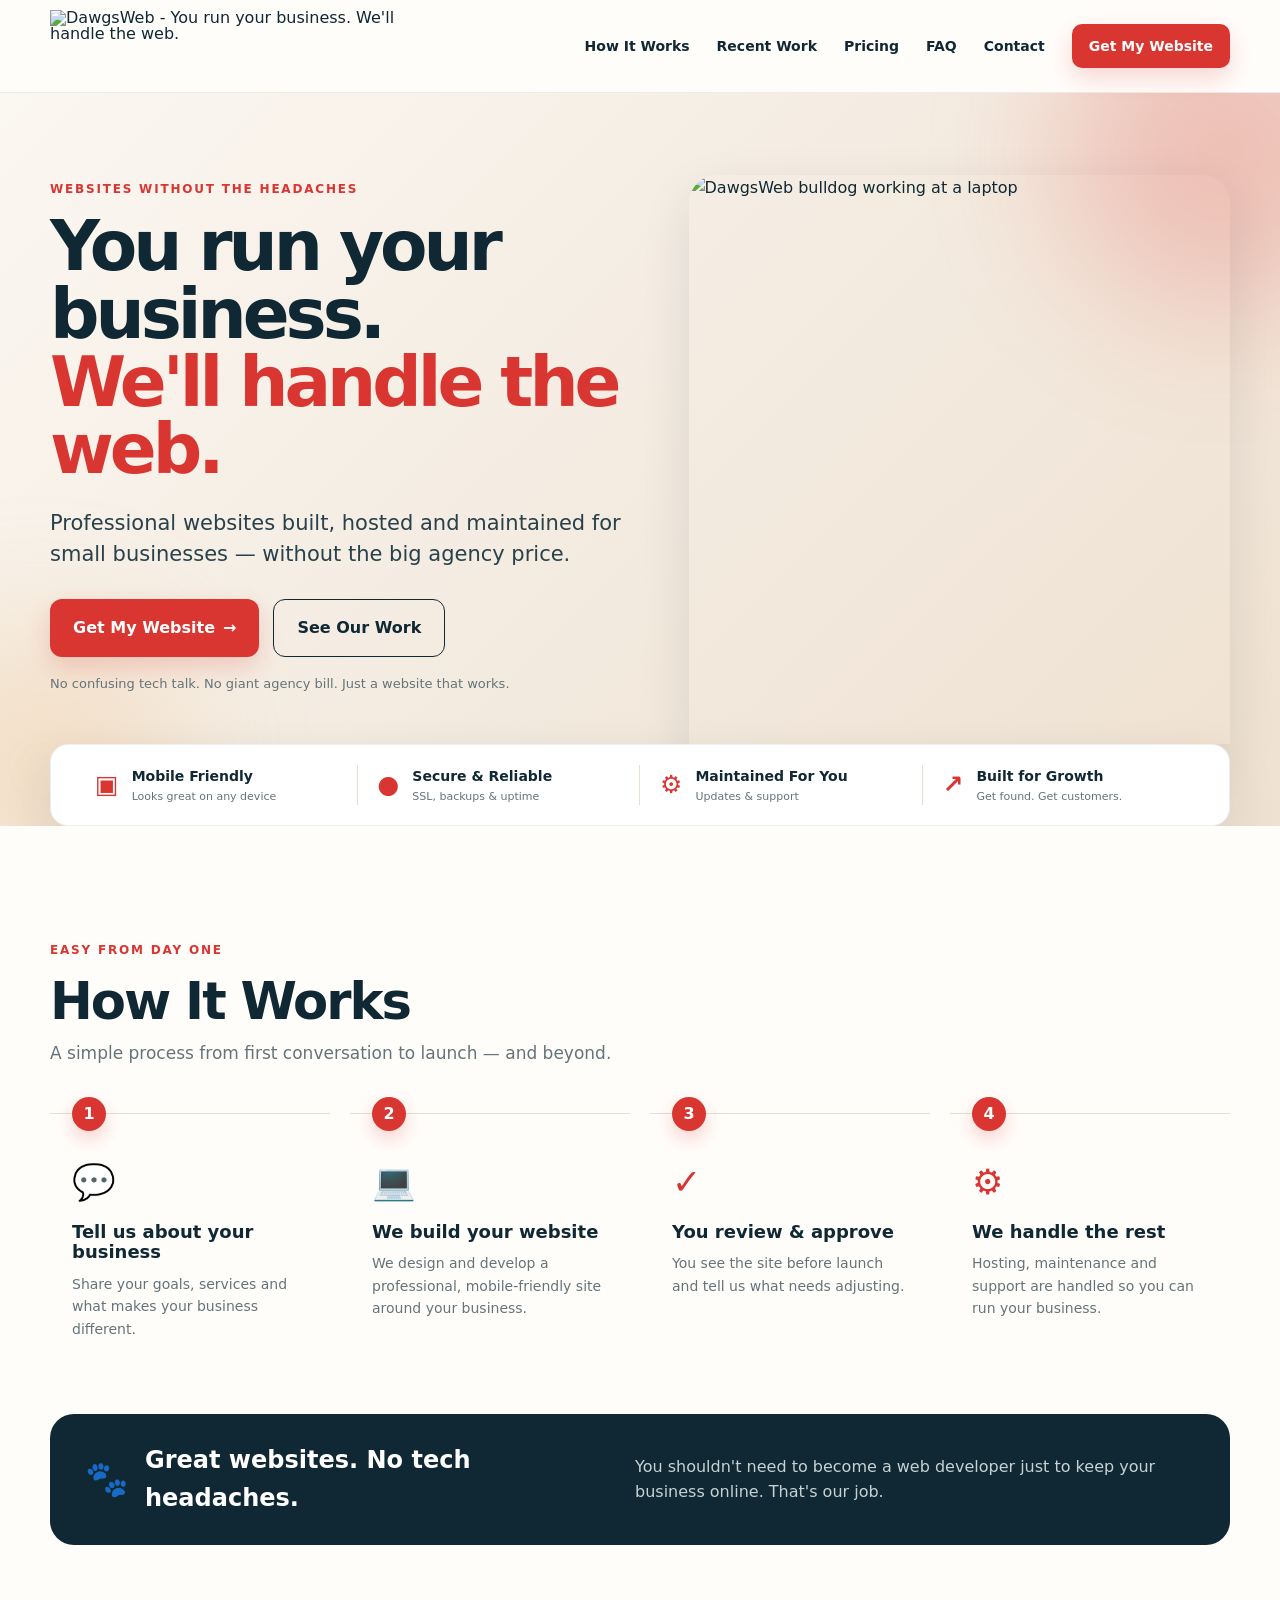
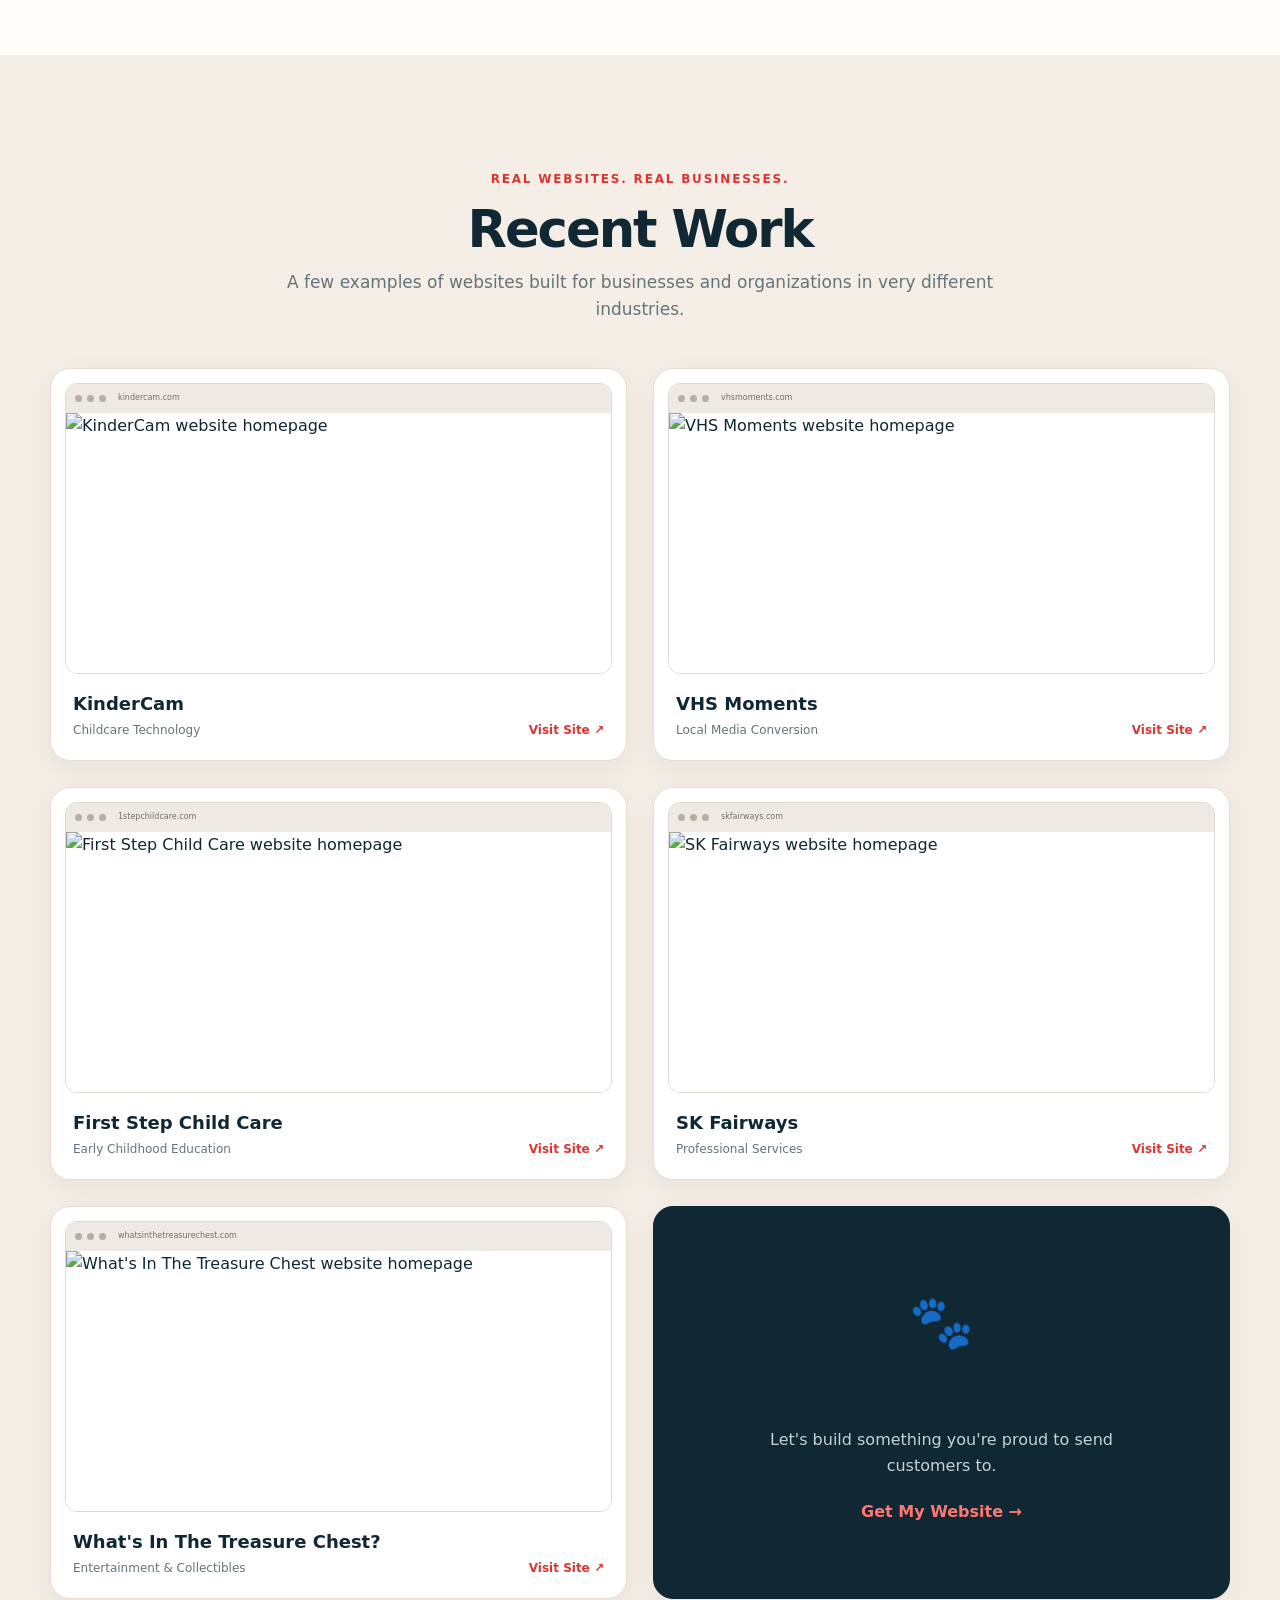
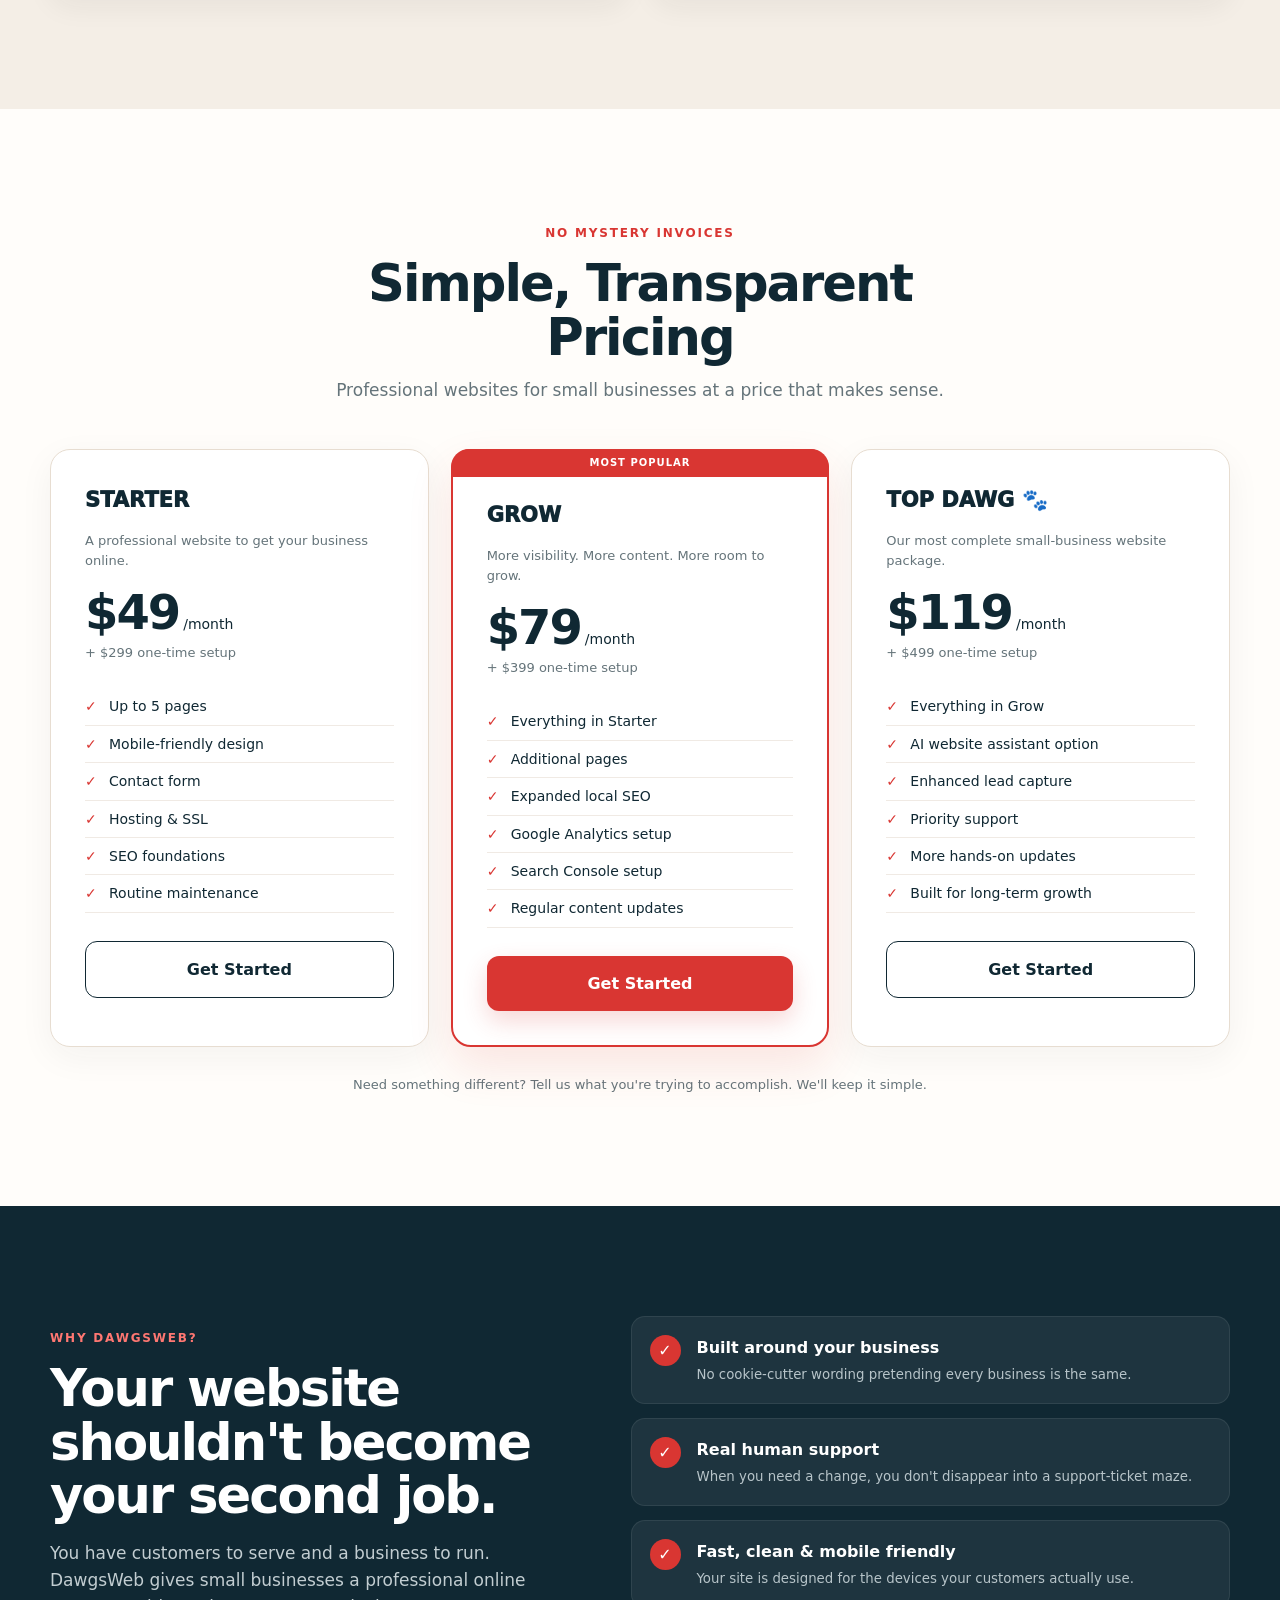
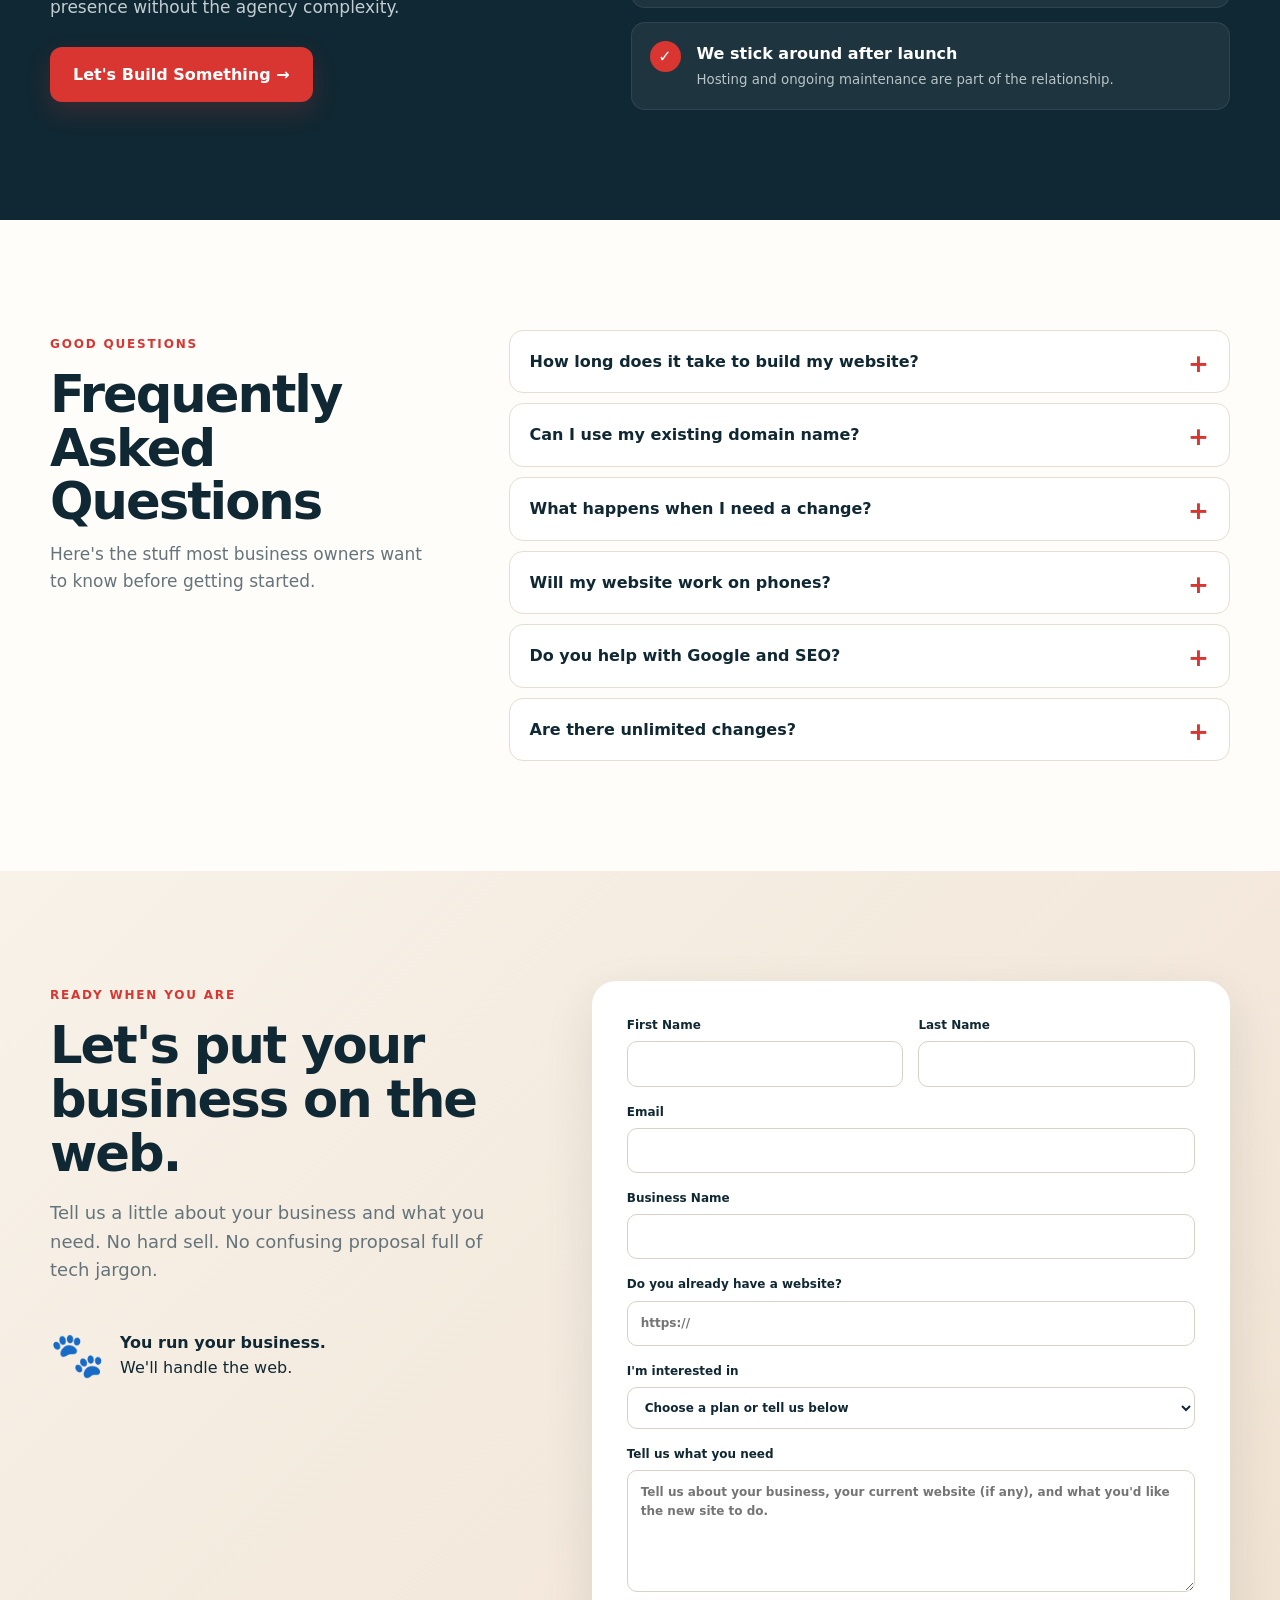
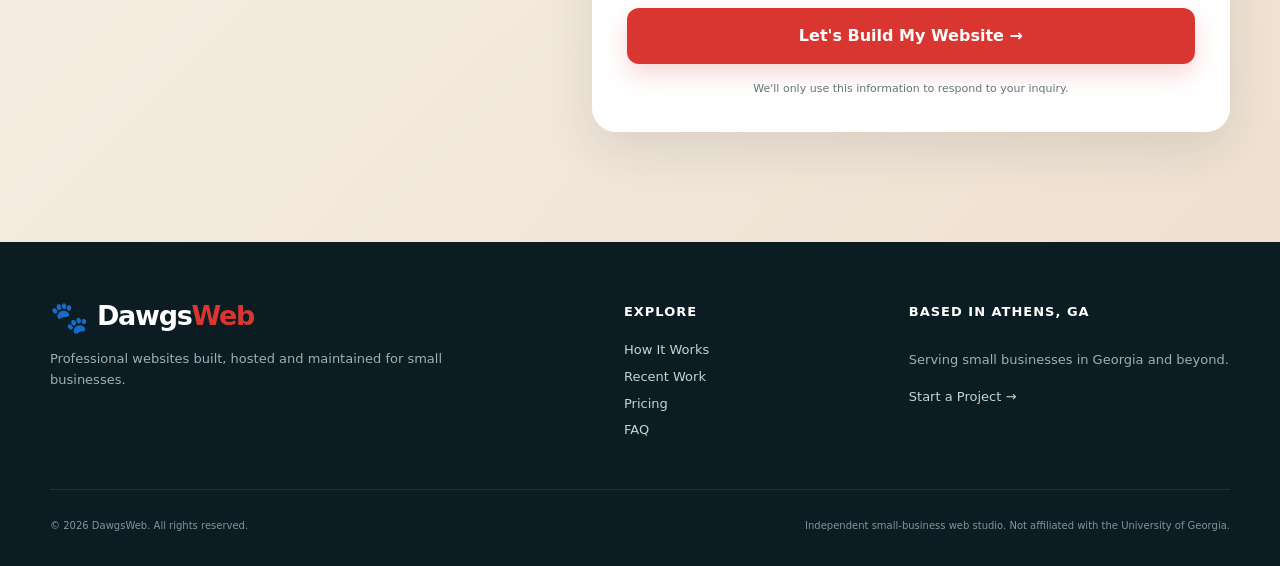
==== index.html @ 9933129d "Add files via upload" ====
<!doctype html>
<html lang="en">
<head>
  <meta charset="utf-8">
  <meta name="viewport" content="width=device-width, initial-scale=1">
  <title>DawgsWeb | Small Business Websites Built, Hosted & Maintained</title>
  <meta name="description" content="DawgsWeb builds, hosts and maintains professional websites for small businesses. Simple pricing, responsive design, SEO foundations and ongoing support.">
  <meta name="robots" content="index,follow">
  <meta name="theme-color" content="#d93632">
  <link rel="canonical" href="https://www.dawgsweb.com/">
  <meta property="og:title" content="DawgsWeb | You run your business. We'll handle the web.">
  <meta property="og:description" content="Professional websites built, hosted and maintained for small businesses — without the big agency price.">
  <meta property="og:type" content="website">
  <meta property="og:url" content="https://www.dawgsweb.com/">
  <link rel="stylesheet" href="style.css">
  <script type="application/ld+json">
  {
    "@context":"https://schema.org",
    "@type":"ProfessionalService",
    "name":"DawgsWeb",
    "url":"https://www.dawgsweb.com/",
    "description":"Website design, hosting, maintenance and digital support for small businesses.",
    "areaServed":"US",
    "address":{"@type":"PostalAddress","addressLocality":"Athens","addressRegion":"GA","addressCountry":"US"}
  }
  </script>
</head>
<body>
  <a class="skip-link" href="#main">Skip to content</a>

  <header class="site-header" id="top">
    <div class="container nav-wrap">
<a class="brand brand-logo" href="#top" aria-label="DawgsWeb home">
  <img src="images/dawgsweb-logo.png" alt="DawgsWeb - You run your business. We'll handle the web.">
</a>

      <button class="nav-toggle" aria-expanded="false" aria-controls="site-nav" aria-label="Open navigation">
        <span></span><span></span><span></span>
      </button>

      <nav id="site-nav" class="site-nav" aria-label="Main navigation">
        <a href="#how">How It Works</a>
        <a href="#work">Recent Work</a>
        <a href="#pricing">Pricing</a>
        <a href="#faq">FAQ</a>
        <a href="#contact">Contact</a>
        <a class="btn btn-small" href="#contact">Get My Website</a>
      </nav>
    </div>
  </header>

  <main id="main">
    <section class="hero">
      <div class="hero-glow hero-glow-one"></div>
      <div class="hero-glow hero-glow-two"></div>
      <div class="container hero-grid">
        <div class="hero-copy reveal">
          <span class="eyebrow">WEBSITES WITHOUT THE HEADACHES</span>
          <h1>You run your business.<br><span>We'll handle the web.</span></h1>
          <p class="hero-lead">Professional websites built, hosted and maintained for small businesses — without the big agency price.</p>
          <div class="hero-actions">
            <a class="btn" href="#contact">Get My Website <span aria-hidden="true">→</span></a>
            <a class="btn btn-outline" href="#work">See Our Work</a>
          </div>
          <p class="microcopy">No confusing tech talk. No giant agency bill. Just a website that works.</p>
        </div>

<div class="hero-image reveal">
  <img
    src="images/dawgsweb-hero.jpg"
    alt="DawgsWeb bulldog working at a laptop"
  >
</div>
      </div>

      <div class="container">
        <div class="trust-strip reveal">
          <div><span class="trust-icon">▣</span><p><strong>Mobile Friendly</strong><small>Looks great on any device</small></p></div>
          <div><span class="trust-icon">●</span><p><strong>Secure & Reliable</strong><small>SSL, backups & uptime</small></p></div>
          <div><span class="trust-icon">⚙</span><p><strong>Maintained For You</strong><small>Updates & support</small></p></div>
          <div><span class="trust-icon">↗</span><p><strong>Built for Growth</strong><small>Get found. Get customers.</small></p></div>
        </div>
      </div>
    </section>

    <section class="section" id="how">
      <div class="container">
        <div class="section-heading reveal">
          <span class="eyebrow">EASY FROM DAY ONE</span>
          <h2>How It Works</h2>
          <p>A simple process from first conversation to launch — and beyond.</p>
        </div>

        <div class="steps">
          <article class="step reveal"><span>1</span><div class="step-icon">💬</div><h3>Tell us about your business</h3><p>Share your goals, services and what makes your business different.</p></article>
          <article class="step reveal"><span>2</span><div class="step-icon">💻</div><h3>We build your website</h3><p>We design and develop a professional, mobile-friendly site around your business.</p></article>
          <article class="step reveal"><span>3</span><div class="step-icon">✓</div><h3>You review & approve</h3><p>You see the site before launch and tell us what needs adjusting.</p></article>
          <article class="step reveal"><span>4</span><div class="step-icon">⚙</div><h3>We handle the rest</h3><p>Hosting, maintenance and support are handled so you can run your business.</p></article>
        </div>

        <div class="no-headaches reveal">
          <div>
            <span>🐾</span>
            <h3>Great websites. No tech headaches.</h3>
          </div>
          <p>You shouldn't need to become a web developer just to keep your business online. That's our job.</p>
        </div>
      </div>
    </section>

    <section class="section section-soft" id="work">
      <div class="container">
        <div class="section-heading centered reveal">
          <span class="eyebrow">REAL WEBSITES. REAL BUSINESSES.</span>
          <h2>Recent Work</h2>
          <p>A few examples of websites built for businesses and organizations in very different industries.</p>
        </div>

        <div class="work-grid">
          <a class="work-card reveal" href="https://www.kindercam.com/" target="_blank" rel="noopener">
            <div class="browser"><div class="browser-bar"><i></i><i></i><i></i><span>kindercam.com</span></div><div class="site-preview"><img src="images/portfolio-kindercam.jpg" alt="KinderCam website homepage" loading="lazy"></div></div>
            <div class="work-meta"><div><h3>KinderCam</h3><p>Childcare Technology</p></div><span>Visit Site ↗</span></div>
          </a>

          <a class="work-card reveal" href="https://www.vhsmoments.com/" target="_blank" rel="noopener">
            <div class="browser"><div class="browser-bar"><i></i><i></i><i></i><span>vhsmoments.com</span></div><div class="site-preview"><img src="images/portfolio-vhsmoments.jpg" alt="VHS Moments website homepage" loading="lazy"></div></div>
            <div class="work-meta"><div><h3>VHS Moments</h3><p>Local Media Conversion</p></div><span>Visit Site ↗</span></div>
          </a>

          <a class="work-card reveal" href="https://www.1stepchildcare.com/" target="_blank" rel="noopener">
            <div class="browser"><div class="browser-bar"><i></i><i></i><i></i><span>1stepchildcare.com</span></div><div class="site-preview"><img src="images/portfolio-firststep.jpg" alt="First Step Child Care website homepage" loading="lazy"></div></div>
            <div class="work-meta"><div><h3>First Step Child Care</h3><p>Early Childhood Education</p></div><span>Visit Site ↗</span></div>
          </a>

          <a class="work-card reveal" href="https://www.skfairways.com/" target="_blank" rel="noopener">
            <div class="browser"><div class="browser-bar"><i></i><i></i><i></i><span>skfairways.com</span></div><div class="site-preview"><img src="images/portfolio-skfairways.jpg" alt="SK Fairways website homepage" loading="lazy"></div></div>
            <div class="work-meta"><div><h3>SK Fairways</h3><p>Professional Services</p></div><span>Visit Site ↗</span></div>
          </a>

          <a class="work-card reveal" href="https://www.whatsinthetreasurechest.com/" target="_blank" rel="noopener">
            <div class="browser"><div class="browser-bar"><i></i><i></i><i></i><span>whatsinthetreasurechest.com</span></div><div class="site-preview"><img src="images/portfolio-treasurechest.jpg" alt="What's In The Treasure Chest website homepage" loading="lazy"></div></div>
            <div class="work-meta"><div><h3>What's In The Treasure Chest?</h3><p>Entertainment & Collectibles</p></div><span>Visit Site ↗</span></div>
          </a>

          <a class="work-card work-cta reveal" href="#contact">
            <div class="paw-big">🐾</div>
            <h3>Your business could be next.</h3>
            <p>Let's build something you're proud to send customers to.</p>
            <span class="text-link">Get My Website →</span>
          </a>
        </div>
      </div>
    </section>

    <section class="section" id="pricing">
      <div class="container">
        <div class="section-heading centered reveal">
          <span class="eyebrow">NO MYSTERY INVOICES</span>
          <h2>Simple, Transparent Pricing</h2>
          <p>Professional websites for small businesses at a price that makes sense.</p>
        </div>

        <div class="pricing-grid">
          <article class="price-card reveal">
            <p class="plan-name">STARTER</p>
            <p class="plan-blurb">A professional website to get your business online.</p>
            <div class="price"><strong>$49</strong><span>/month</span></div>
            <p class="setup">+ $299 one-time setup</p>
            <ul>
              <li>Up to 5 pages</li><li>Mobile-friendly design</li><li>Contact form</li><li>Hosting & SSL</li><li>SEO foundations</li><li>Routine maintenance</li>
            </ul>
            <a class="btn btn-outline btn-full" href="#contact" data-plan="Starter">Get Started</a>
          </article>

          <article class="price-card featured reveal">
            <div class="popular">MOST POPULAR</div>
            <p class="plan-name">GROW</p>
            <p class="plan-blurb">More visibility. More content. More room to grow.</p>
            <div class="price"><strong>$79</strong><span>/month</span></div>
            <p class="setup">+ $399 one-time setup</p>
            <ul>
              <li>Everything in Starter</li><li>Additional pages</li><li>Expanded local SEO</li><li>Google Analytics setup</li><li>Search Console setup</li><li>Regular content updates</li>
            </ul>
            <a class="btn btn-full" href="#contact" data-plan="Grow">Get Started</a>
          </article>

          <article class="price-card reveal">
            <p class="plan-name">TOP DAWG 🐾</p>
            <p class="plan-blurb">Our most complete small-business website package.</p>
            <div class="price"><strong>$119</strong><span>/month</span></div>
            <p class="setup">+ $499 one-time setup</p>
            <ul>
              <li>Everything in Grow</li><li>AI website assistant option</li><li>Enhanced lead capture</li><li>Priority support</li><li>More hands-on updates</li><li>Built for long-term growth</li>
            </ul>
            <a class="btn btn-outline btn-full" href="#contact" data-plan="Top Dawg">Get Started</a>
          </article>
        </div>

        <p class="pricing-note reveal">Need something different? Tell us what you're trying to accomplish. We'll keep it simple.</p>
      </div>
    </section>

    <section class="section section-dark">
      <div class="container why-grid">
        <div class="reveal">
          <span class="eyebrow eyebrow-light">WHY DAWGSWEB?</span>
          <h2>Your website shouldn't become your second job.</h2>
          <p>You have customers to serve and a business to run. DawgsWeb gives small businesses a professional online presence without the agency complexity.</p>
          <a class="btn" href="#contact">Let's Build Something →</a>
        </div>
        <div class="why-list reveal">
          <div><span>✓</span><p><strong>Built around your business</strong><small>No cookie-cutter wording pretending every business is the same.</small></p></div>
          <div><span>✓</span><p><strong>Real human support</strong><small>When you need a change, you don't disappear into a support-ticket maze.</small></p></div>
          <div><span>✓</span><p><strong>Fast, clean & mobile friendly</strong><small>Your site is designed for the devices your customers actually use.</small></p></div>
          <div><span>✓</span><p><strong>We stick around after launch</strong><small>Hosting and ongoing maintenance are part of the relationship.</small></p></div>
        </div>
      </div>
    </section>

    <section class="section" id="faq">
      <div class="container faq-wrap">
        <div class="section-heading reveal">
          <span class="eyebrow">GOOD QUESTIONS</span>
          <h2>Frequently Asked Questions</h2>
          <p>Here's the stuff most business owners want to know before getting started.</p>
        </div>
        <div class="faq-list">
          <details class="reveal"><summary>How long does it take to build my website?</summary><p>Most straightforward small-business websites can move from kickoff to launch quickly once we have the information, photos and approvals we need. We'll give you a realistic timeline before work begins.</p></details>
          <details class="reveal"><summary>Can I use my existing domain name?</summary><p>Absolutely. If you already own a domain, we can connect it to your new site. If you need one, we'll help you choose and register it in your name.</p></details>
          <details class="reveal"><summary>What happens when I need a change?</summary><p>Send us the update. Routine website maintenance is built into our plans; larger additions or new functionality can be quoted separately before we do the work.</p></details>
          <details class="reveal"><summary>Will my website work on phones?</summary><p>Yes. Every DawgsWeb site is built to be responsive so it works across phones, tablets and desktop computers.</p></details>
          <details class="reveal"><summary>Do you help with Google and SEO?</summary><p>Yes. Every site gets solid SEO foundations, and our higher plans include expanded local SEO and Google measurement/search tools.</p></details>
          <details class="reveal"><summary>Are there unlimited changes?</summary><p>No — and that's how we keep pricing affordable. Routine maintenance and reasonable content updates are included according to your plan. Major redesigns, new sections or custom features are scoped separately.</p></details>
        </div>
      </div>
    </section>

    <section class="section contact-section" id="contact">
      <div class="container contact-grid">
        <div class="contact-copy reveal">
          <span class="eyebrow">READY WHEN YOU ARE</span>
          <h2>Let's put your business on the web.</h2>
          <p>Tell us a little about your business and what you need. No hard sell. No confusing proposal full of tech jargon.</p>
          <div class="contact-promise"><span>🐾</span><p><strong>You run your business.</strong><br>We'll handle the web.</p></div>
        </div>

        <!-- Replace YOUR_FORMSPREE_ID below when your DawgsWeb Formspree form is created. -->
        <form class="contact-form reveal" action="https://formspree.io/f/YOUR_FORMSPREE_ID" method="POST">
          <input type="hidden" name="_subject" value="New DawgsWeb Website Lead">
          <div class="field-row">
            <label>First Name<input type="text" name="first_name" autocomplete="given-name" required></label>
            <label>Last Name<input type="text" name="last_name" autocomplete="family-name" required></label>
          </div>
          <label>Email<input type="email" name="email" autocomplete="email" required></label>
          <label>Business Name<input type="text" name="business_name" autocomplete="organization"></label>
          <label>Do you already have a website?<input type="url" name="current_website" placeholder="https://"></label>
          <label>I'm interested in
            <select name="plan" id="plan">
              <option value="">Choose a plan or tell us below</option>
              <option>Starter — $49/month</option>
              <option>Grow — $79/month</option>
              <option>Top Dawg — $119/month</option>
              <option>Not sure yet</option>
            </select>
          </label>
          <label>Tell us what you need<textarea name="message" rows="5" placeholder="Tell us about your business, your current website (if any), and what you'd like the new site to do." required></textarea></label>
          <button class="btn btn-full" type="submit">Let's Build My Website →</button>
          <p class="form-note">We'll only use this information to respond to your inquiry.</p>
        </form>
      </div>
    </section>
  </main>

  <footer class="footer">
    <div class="container footer-grid">
      <div>
        <a class="brand footer-brand" href="#top"><span class="brand-paw">🐾</span><span class="brand-name">Dawgs<span>Web</span></span></a>
        <p>Professional websites built, hosted and maintained for small businesses.</p>
      </div>
      <div><h3>Explore</h3><a href="#how">How It Works</a><a href="#work">Recent Work</a><a href="#pricing">Pricing</a><a href="#faq">FAQ</a></div>
      <div><h3>Based in Athens, GA</h3><p>Serving small businesses in Georgia and beyond.</p><a href="#contact">Start a Project →</a></div>
    </div>
    <div class="container footer-bottom"><p>© <span id="year"></span> DawgsWeb. All rights reserved.</p><p>Independent small-business web studio. Not affiliated with the University of Georgia.</p></div>
  </footer>

  <script src="script.js"></script>
</body>
</html>
---- style.css ----
/* =========================================================
   DAWGSWEB
   Main Stylesheet
   ========================================================= */


/* =========================================================
   1. VARIABLES
   ========================================================= */

:root {
  --ink: #102833;
  --ink-2: #29414b;
  --red: #d93632;
  --red-dark: #b92320;
  --cream: #f7f1e8;
  --paper: #fffdfa;
  --white: #ffffff;
  --line: #e7ddd1;
  --muted: #65747a;
  --soft: #f4eee6;
  --accent-soft: #ff7772;
  --text-on-dark: #ffffff;
  --muted-on-dark: #c7d1d4;
  --icon-on-red: #ffffff;

  --shadow: 0 18px 50px rgba(28, 38, 41, 0.11);

  --radius: 24px;
  --radius-sm: 16px;

  --max: 1180px;
}


/* =========================================================
   2. GLOBAL / RESET
   ========================================================= */

* {
  box-sizing: border-box;
}

html {
  scroll-behavior: smooth;
  scroll-padding-top: 90px;
}

body {
  margin: 0;
  font-family:
    Inter,
    ui-sans-serif,
    system-ui,
    -apple-system,
    BlinkMacSystemFont,
    "Segoe UI",
    sans-serif;

  color: var(--ink);
  background: var(--paper);
  line-height: 1.6;
}

a {
  color: inherit;
  text-decoration: none;
}

button,
input,
textarea,
select {
  font: inherit;
}

img {
  display: block;
  max-width: 100%;
}

.container {
  width: min(var(--max), calc(100% - 40px));
  margin-inline: auto;
}


/* =========================================================
   3. ACCESSIBILITY
   ========================================================= */

.skip-link {
  position: absolute;
  left: -9999px;
}

.skip-link:focus {
  left: 16px;
  top: 16px;
  z-index: 9999;

  padding: 10px 14px;

  background: #ffffff;
  border-radius: 10px;
}


/* =========================================================
   4. HEADER / NAVIGATION
   ========================================================= */

.site-header {
  position: sticky;
  top: 0;
  z-index: 100;

  background: rgba(255, 253, 250, 0.9);
  backdrop-filter: blur(16px);

  border-bottom: 1px solid rgba(16, 40, 51, 0.08);
}

.nav-wrap {
  height: 92px;

  display: flex;
  align-items: center;
  justify-content: space-between;

  gap: 30px;
}


/* =========================================================
   5. DAWGSWEB LOGO
   ========================================================= */

.brand {
  display: grid;
  grid-template-columns: auto auto;
  grid-template-rows: auto auto;

  align-items: center;

  column-gap: 8px;

  line-height: 1;
}

/*
   New image logo
*/

.brand-logo {
  display: flex;
  align-items: center;
  flex-shrink: 0;
}

.brand-logo img {
  display: block;

  width: auto;
  height: 72px;
  max-width: 360px;

  object-fit: contain;
}

/*
   Original text-logo styles.
   These can remain here in case we ever need them again.
*/

.brand-paw {
  grid-row: 1 / 3;
  font-size: 31px;
}

.brand-name {
  font-size: 27px;
  font-weight: 900;
  letter-spacing: -1.3px;
}

.brand-name span {
  color: var(--red);
}

.brand small {
  grid-column: 2;

  margin-top: 4px;

  color: var(--muted);

  font-size: 8px;
  text-transform: uppercase;
  letter-spacing: 1.1px;
}


/* =========================================================
   6. DESKTOP NAVIGATION
   ========================================================= */

.site-nav {
  display: flex;
  align-items: center;

  gap: 27px;

  font-size: 14px;
  font-weight: 700;
}

.site-nav > a:not(.btn) {
  position: relative;
}

.site-nav > a:not(.btn)::after {
  content: "";

  position: absolute;

  left: 0;
  right: 100%;
  bottom: -8px;

  height: 2px;

  background: var(--red);

  transition: 0.2s;
}

.site-nav > a:not(.btn):hover::after {
  right: 0;
}


/* =========================================================
   7. MOBILE MENU BUTTON
   ========================================================= */

.nav-toggle {
  display: none;

  padding: 8px;

  border: 0;
  background: transparent;
}

.nav-toggle span {
  display: block;

  width: 25px;
  height: 2px;

  margin: 5px;

  background: var(--ink);
}


/* =========================================================
   8. BUTTONS
   ========================================================= */

.btn {
  display: inline-flex;
  align-items: center;
  justify-content: center;

  gap: 8px;

  padding: 15px 23px;

  border: 0;
  border-radius: 12px;

  background: var(--red);
  color: #ffffff;

  font-weight: 850;

  box-shadow: 0 10px 25px rgba(217, 54, 50, 0.2);

  cursor: pointer;

  transition:
    transform 0.2s,
    background 0.2s,
    box-shadow 0.2s;
}

.btn:hover {
  transform: translateY(-2px);

  background: var(--red-dark);

  box-shadow: 0 14px 30px rgba(217, 54, 50, 0.28);
}

.btn-small {
  padding: 11px 17px;
  border-radius: 10px;
}

.btn-outline {
  background: transparent;
  color: var(--ink);

  border: 1.5px solid var(--ink);

  box-shadow: none;
}

.btn-outline:hover {
  background: var(--ink);
  color: #ffffff;
}

.btn-full {
  width: 100%;
}


/* =========================================================
   9. HERO
   ========================================================= */

.hero {
  position: relative;

  overflow: hidden;

  padding: 82px 0 0;

  background:
    linear-gradient(
      135deg,
      #fbf7f1 0%,
      #f3eadf 55%,
      #efe1d1 100%
    );
}

.hero-grid {
  min-height: 480px;

  display: grid;
  grid-template-columns: 1.05fr 0.95fr;

  align-items: center;

  gap: 40px;
}

.hero-copy {
  position: relative;
  z-index: 2;

  padding-bottom: 50px;
}

.eyebrow {
  display: inline-block;

  margin-bottom: 14px;

  color: var(--red);

  font-size: 12px;
  font-weight: 900;

  letter-spacing: 1.8px;
}

.hero h1 {
  max-width: 790px;

  margin: 0 0 24px;

  font-size: clamp(45px, 5.4vw, 76px);
  line-height: 0.98;

  letter-spacing: -4px;
}

.hero h1 span {
  color: var(--red);
}

.hero-lead {
  max-width: 650px;

  margin: 0 0 30px;

  color: var(--ink-2);

  font-size: 21px;
  line-height: 1.45;
}

.hero-actions {
  display: flex;
  flex-wrap: wrap;

  gap: 14px;
}

.microcopy {
  margin: 17px 0 0;

  color: var(--muted);

  font-size: 13px;
}


/* Hero Background Glow */

.hero-glow {
  position: absolute;

  border-radius: 50%;

  filter: blur(70px);

  opacity: 0.28;
}

.hero-glow-one {
  width: 320px;
  height: 320px;

  right: -100px;
  top: -100px;

  background: #e25750;
}

.hero-glow-two {
  width: 280px;
  height: 280px;

  left: -100px;
  bottom: -80px;

  background: #e8b475;
}


/* =========================================================
   10. HERO IMAGE
   ========================================================= */

.hero-image {
  position: relative;
  height: 100%;
  min-height: 480px;

  display: flex;
  align-items: stretch;

  overflow: hidden;

  border-radius: 28px 28px 0 0;

  box-shadow: var(--shadow);
}

.hero-image img {
  width: 100%;
  height: 100%;
  min-height: 480px;

  object-fit: cover;

  /* Move the image toward the right so the bulldog stays visible */
  object-position: 72% center;

  display: block;
}


/* =========================================================
   11. TRUST STRIP
   ========================================================= */

.trust-strip {
  position: relative;
  z-index: 5;

  display: grid;
  grid-template-columns: repeat(4, 1fr);

  padding: 20px 24px;

  background: #ffffff;

  border: 1px solid rgba(16, 40, 51, 0.07);
  border-radius: 18px;

  box-shadow: var(--shadow);

  transform: translateY(28px);
}

.trust-strip > div {
  display: flex;
  align-items: center;

  gap: 13px;

  padding: 0 20px;

  border-right: 1px solid var(--line);
}

.trust-strip > div:last-child {
  border: 0;
}

.trust-icon {
  font-size: 25px;
  font-weight: 900;
  color: var(--red);
}

.trust-strip p {
  margin: 0;
  line-height: 1.2;
}

.trust-strip strong {
  display: block;

  font-size: 14px;
}

.trust-strip small {
  display: block;

  margin-top: 5px;

  color: var(--muted);

  font-size: 11px;
}


/* =========================================================
   12. GENERAL SECTIONS
   ========================================================= */

.section {
  padding: 110px 0;
}

.section-soft {
  background: var(--soft);
}

.section-heading {
  max-width: 720px;

  margin-bottom: 45px;
}

.section-heading.centered {
  margin-inline: auto;

  text-align: center;
}

.section-heading h2,
.why-grid h2,
.contact-copy h2 {
  margin: 0 0 12px;

  font-size: clamp(34px, 4vw, 52px);
  line-height: 1.05;

  letter-spacing: -2px;
}

.section-heading p {
  margin: 0;

  color: var(--muted);

  font-size: 17px;
}


/* =========================================================
   13. HOW IT WORKS
   ========================================================= */

.steps {
  display: grid;
  grid-template-columns: repeat(4, 1fr);

  gap: 20px;
}

.step {
  position: relative;

  padding: 28px 22px 24px;

  border-top: 1px solid var(--line);
}

.step > span {
  position: absolute;

  top: -17px;
  left: 22px;

  width: 34px;
  height: 34px;

  display: grid;
  place-items: center;

  background: var(--red);
  color: #ffffff;

  border-radius: 50%;

  font-weight: 900;

  box-shadow: 0 8px 18px rgba(217, 54, 50, 0.22);
}

.step-icon {
  margin: 12px 0;
  color: var(--red);
  font-size: 35px;
}

.step h3 {
  margin: 0 0 10px;

  font-size: 18px;
  line-height: 1.15;
}

.step p {
  margin: 0;

  color: var(--muted);

  font-size: 14px;
}


/* Great Websites Banner */

.no-headaches {
  margin-top: 50px;
  padding: 27px 35px;

  display: flex;
  align-items: center;
  justify-content: space-between;

  gap: 30px;

  background: var(--ink);
  color: #ffffff;

  border-radius: var(--radius);
}

.no-headaches > div {
  display: flex;
  align-items: center;

  gap: 16px;
}

.no-headaches span {
  font-size: 35px;
  color: var(--accent-soft);
}

.no-headaches h3 {
  margin: 0;

  font-size: 24px;
}

.no-headaches p {
  max-width: 560px;

  margin: 0;

  color: var(--muted-on-dark);
}


/* =========================================================
   14. RECENT WORK
   ========================================================= */

.work-grid {
  display: grid;
  grid-template-columns: repeat(2, 1fr);

  gap: 26px;
}

.work-card {
  padding: 14px;

  background: #ffffff;

  border: 1px solid #e8ded4;
  border-radius: 20px;

  box-shadow: 0 8px 28px rgba(40, 35, 30, 0.06);

  transition:
    transform 0.22s,
    box-shadow 0.22s;
}

.work-card:hover {
  transform: translateY(-6px);

  box-shadow: var(--shadow);
}


/* Browser Mockup */

.browser {
  overflow: hidden;

  background: #ffffff;

  border: 1px solid #ded8d0;
  border-radius: 12px;
}

.browser-bar {
  height: 29px;

  display: flex;
  align-items: center;

  gap: 5px;

  padding: 0 9px;

  background: #eee9e3;
}

.browser-bar i {
  width: 7px;
  height: 7px;

  background: #b7ada4;

  border-radius: 50%;
}

.browser-bar span {
  margin-left: 7px;

  color: #776d65;

  font-size: 8px;
}

.site-preview {
  position: relative;
  height: 260px;
  overflow: hidden;
  padding: 0;
  background: #ffffff;
}

.site-preview img {
  width: 100%;
  height: 100%;
  display: block;
  object-fit: cover;
  object-position: top center;
  transition: transform 0.45s ease;
}

.work-card:hover .site-preview img {
  transform: scale(1.025);
}

/* Portfolio Meta */

.work-meta {
  display: flex;
  align-items: flex-end;
  justify-content: space-between;

  gap: 15px;

  padding: 16px 8px 6px;
}

.work-meta h3 {
  margin: 0 0 2px;

  font-size: 18px;
}

.work-meta p {
  margin: 0;

  color: var(--muted);

  font-size: 12px;
}

.work-meta > span {
  color: var(--red);

  font-size: 12px;
  font-weight: 800;

  white-space: nowrap;
}


/* Portfolio CTA Card */

.work-cta {
  min-height: 310px;

  display: flex;
  flex-direction: column;
  align-items: center;
  justify-content: center;

  padding: 35px;

  background: var(--ink);
  color: #ffffff;

  border-color: var(--ink);

  text-align: center;
}

.paw-big {
  font-size: 52px;
  color: var(--accent-soft);
}

.work-cta h3 {
  margin: 10px 0;

  font-size: 27px;
}

.work-cta p {
  max-width: 360px;

  margin: 0 0 20px;

  color: var(--muted-on-dark);
}

.text-link {
  color: var(--accent-soft);

  font-weight: 900;
}


/* =========================================================
   15. PRICING
   ========================================================= */

.pricing-grid {
  display: grid;
  grid-template-columns: repeat(3, 1fr);

  align-items: stretch;

  gap: 22px;
}

.price-card {
  position: relative;

  padding: 34px;

  background: #ffffff;

  border: 1px solid var(--line);
  border-radius: 20px;

  box-shadow: 0 10px 35px rgba(45, 38, 32, 0.05);
}

.price-card.featured {
  border: 2px solid var(--red);

  box-shadow: 0 20px 45px rgba(217, 54, 50, 0.12);

  transform: translateY(-9px);
}

.popular {
  position: absolute;

  left: -2px;
  right: -2px;
  top: -2px;

  padding: 6px;

  background: var(--red);
  color: #ffffff;

  border-radius: 18px 18px 0 0;

  text-align: center;

  font-size: 10px;
  font-weight: 900;

  letter-spacing: 1px;
}

.featured .plan-name {
  margin-top: 14px;
}

.plan-name {
  margin: 0;

  font-size: 21px;
  font-weight: 950;
}

.plan-blurb {
  min-height: 42px;

  color: var(--muted);

  font-size: 13px;
}

.price {
  display: flex;
  align-items: baseline;

  gap: 4px;

  margin-top: 15px;
}

.price strong {
  font-size: 48px;
  line-height: 1;

  letter-spacing: -2px;
}

.price span {
  font-size: 14px;
}

.setup {
  margin: 7px 0 25px;

  color: var(--muted);

  font-size: 13px;
}

.price-card ul {
  margin: 0 0 28px;
  padding: 0;

  list-style: none;
}

.price-card li {
  position: relative;

  padding: 7px 0 7px 24px;

  border-bottom: 1px solid #f0eae4;

  font-size: 14px;
}

.price-card li::before {
  content: "✓";

  position: absolute;
  left: 0;

  color: var(--red);

  font-weight: 900;
}

.pricing-note {
  margin: 28px 0 0;

  color: var(--muted);

  text-align: center;

  font-size: 13px;
}


/* =========================================================
   16. WHY DAWGSWEB
   ========================================================= */

.section-dark {
  background: var(--ink);
  color: #ffffff;
}

.why-grid {
  display: grid;
  grid-template-columns: 0.9fr 1.1fr;

  align-items: center;

  gap: 90px;
}

.why-grid > div:first-child > p {
  margin-bottom: 25px;

  color: #c2cdd1;

  font-size: 17px;
}

.eyebrow-light {
  color: var(--accent-soft);
}

.why-list {
  display: grid;

  gap: 14px;
}

.why-list > div {
  display: flex;

  gap: 16px;

  padding: 18px;

  background: rgba(255, 255, 255, 0.06);

  border: 1px solid rgba(255, 255, 255, 0.08);
  border-radius: 14px;
}

.why-list > div > span {
  width: 31px;
  height: 31px;
  flex: 0 0 31px;

  display: grid;
  place-items: center;

  background: var(--red);

  border-radius: 50%;

  font-weight: 900;
}

.why-list p {
  margin: 0;
}

.why-list strong {
  display: block;
}

.why-list small {
  display: block;

  margin-top: 3px;

  color: #b7c4c9;
}


/* =========================================================
   17. FAQ
   ========================================================= */

.faq-wrap {
  display: grid;
  grid-template-columns: 0.7fr 1.3fr;

  gap: 70px;
}

.faq-list {
  display: grid;

  gap: 10px;
}

.faq-list details {
  padding: 0 20px;

  background: #ffffff;

  border: 1px solid var(--line);
  border-radius: 14px;
}

.faq-list summary {
  position: relative;

  padding: 18px 35px 18px 0;

  cursor: pointer;

  font-weight: 850;

  list-style: none;
}

.faq-list summary::-webkit-details-marker {
  display: none;
}

.faq-list summary::after {
  content: "+";

  position: absolute;

  right: 0;
  top: 13px;

  color: var(--red);

  font-size: 25px;
}

.faq-list details[open] summary::after {
  content: "–";
}

.faq-list details p {
  margin: 0 0 18px;

  color: var(--muted);

  font-size: 14px;
}


/* =========================================================
   18. CONTACT
   ========================================================= */

.contact-section {
  background:
    linear-gradient(
      135deg,
      #f8f2e9,
      #efe1d1
    );
}

.contact-grid {
  display: grid;
  grid-template-columns: 0.85fr 1.15fr;

  align-items: start;

  gap: 70px;
}

.contact-copy > p {
  max-width: 510px;

  color: var(--muted);

  font-size: 18px;
}

.contact-promise {
  display: flex;
  align-items: center;

  gap: 15px;

  margin-top: 35px;
}

.contact-promise span {
  font-size: 44px;
  color: var(--red);
}

.contact-promise p {
  margin: 0;
}


/* Contact Form */

.contact-form {
  display: grid;

  gap: 16px;

  padding: 35px;

  background: #ffffff;

  border-radius: var(--radius);

  box-shadow: var(--shadow);
}

.field-row {
  display: grid;
  grid-template-columns: 1fr 1fr;

  gap: 15px;
}

.contact-form label {
  display: grid;

  gap: 6px;

  font-size: 12px;
  font-weight: 850;
}

.contact-form input,
.contact-form textarea,
.contact-form select {
  width: 100%;

  padding: 12px 13px;

  background: #ffffff;
  color: var(--ink);

  border: 1px solid #d9d0c7;
  border-radius: 10px;

  outline: none;
}

.contact-form input:focus,
.contact-form textarea:focus,
.contact-form select:focus {
  border-color: var(--red);

  box-shadow: 0 0 0 3px rgba(217, 54, 50, 0.1);
}

.form-note {
  margin: 0;

  color: var(--muted);

  text-align: center;

  font-size: 11px;
}


/* =========================================================
   19. FOOTER
   ========================================================= */

.footer {
  padding: 60px 0 22px;

  background: #0b1c23;
  color: #ffffff;
}

.footer-grid {
  display: grid;
  grid-template-columns: 1.6fr 0.7fr 1fr;

  gap: 60px;
}

.footer .brand {
  display: inline-grid;
}


/* Footer Image Logo */

.footer-brand img {
  width: auto;
  height: 65px;

  object-fit: contain;
}

.footer-grid > div > p {
  max-width: 430px;

  color: #9eafb5;

  font-size: 13px;
}

.footer h3 {
  margin: 0 0 14px;

  font-size: 13px;

  text-transform: uppercase;
  letter-spacing: 1px;
}

.footer-grid > div:not(:first-child) {
  display: flex;
  flex-direction: column;
  align-items: flex-start;
}

.footer-grid a:not(.brand) {
  margin: 3px 0;

  color: #c8d2d6;

  font-size: 13px;
}

.footer-grid a:hover {
  color: #ffffff;
}

.footer-bottom {
  display: flex;
  justify-content: space-between;

  gap: 20px;

  margin-top: 45px;
  padding-top: 18px;

  color: #81949c;

  border-top: 1px solid rgba(255, 255, 255, 0.09);

  font-size: 10px;
}



/* =========================================================
   COLOR / CONTRAST SAFEGUARDS
   Keeps icons and text readable on every section background.
   ========================================================= */

.section:not(.section-dark),
.price-card,
.work-card,
.faq-list details,
.contact-form {
  color: var(--ink);
}

.section-dark h2,
.section-dark h3,
.section-dark strong {
  color: var(--text-on-dark);
}

.section-dark .why-list > div > span {
  color: var(--icon-on-red);
}

.no-headaches h3 {
  color: var(--text-on-dark);
}

.price-card .plan-name,
.price-card .price,
.price-card li,
.work-meta h3,
.faq-list summary,
.contact-form label {
  color: var(--ink);
}

.trust-strip strong {
  color: var(--ink);
}

.trust-strip small,
.step p,
.section-heading p,
.work-meta p,
.plan-blurb,
.setup,
.pricing-note,
.faq-list details p,
.contact-copy > p,
.form-note {
  color: var(--muted);
}

/* =========================================================
   20. SCROLL REVEAL ANIMATION
   ========================================================= */

.reveal {
  opacity: 0;

  transform: translateY(18px);

  transition:
    opacity 0.65s ease,
    transform 0.65s ease;
}

.reveal.visible {
  opacity: 1;

  transform: none;
}


/* =========================================================
   21. TABLET
   ========================================================= */

@media (max-width: 960px) {

  /* Navigation */

  .site-nav {
    position: absolute;

    top: 78px;
    left: 20px;
    right: 20px;

    display: none;
    flex-direction: column;
    align-items: stretch;

    gap: 14px;

    padding: 20px;

    background: #ffffff;

    border: 1px solid var(--line);
    border-radius: 16px;

    box-shadow: var(--shadow);
  }

  .site-nav.open {
    display: flex;
  }

  .site-nav .btn {
    margin-top: 5px;
  }

  .nav-toggle {
    display: block;
  }


  /* Hero */

  .hero {
    padding-top: 55px;
  }

  .hero-grid {
    grid-template-columns: 1fr;

    text-align: center;
  }

  .hero-copy {
    padding-bottom: 10px;
  }

  .hero-lead {
    margin-inline: auto;
  }

  .hero-actions {
    justify-content: center;
  }

.hero-image {
  width: 100%;
  max-width: 760px;
  min-height: 400px;

  margin-inline: auto;

  border-radius: 24px;
}

.hero-image img {
  min-height: 400px;
}


  /* Trust Strip */

  .trust-strip {
    grid-template-columns: 1fr 1fr;
  }

  .trust-strip > div {
    padding: 15px;

    border-right: 0;
    border-bottom: 1px solid var(--line);
  }

  .trust-strip > div:nth-last-child(-n + 2) {
    border-bottom: 0;
  }


  /* How It Works */

  .steps {
    grid-template-columns: 1fr 1fr;

    gap: 35px 15px;
  }


  /* Recent Work */

  .work-grid {
    grid-template-columns: 1fr 1fr;
  }


  /* Pricing */

  .pricing-grid {
    grid-template-columns: 1fr;

    max-width: 620px;

    margin-inline: auto;
  }

  .price-card.featured {
    transform: none;
  }


  /* Other Layouts */

  .why-grid,
  .faq-wrap,
  .contact-grid {
    grid-template-columns: 1fr;

    gap: 45px;
  }


  /* Footer */

  .footer-grid {
    grid-template-columns: 1.5fr 1fr 1fr;
  }
}


/* =========================================================
   22. MOBILE
   ========================================================= */

@media (max-width: 680px) {

  .container {
    width: min(calc(100% - 28px), var(--max));
  }


  /* Header / Logo */

  .brand small {
    display: none;
  }

  .brand {
    grid-template-rows: auto;
  }

  .brand-paw {
    grid-row: auto;
  }

  .brand-name {
    font-size: 24px;
  }

  .brand-logo img {
    height: 55px;
    max-width: 275px;
  }

  .nav-wrap {
    height: 76px;
  }

  .site-nav {
    top: 76px;
  }


  /* Hero */

  .hero {
    padding-top: 42px;
  }

  .hero h1 {
    font-size: 43px;

    letter-spacing: -2.5px;
  }

  .hero-lead {
    font-size: 17px;
  }

  .hero-actions {
    display: grid;
  }

  .hero-actions .btn {
    width: 100%;
  }


  /* Mascot */

.hero-image {
  min-height: 300px;

  margin-top: 15px;

  border-radius: 20px;
}

.hero-image img {
  min-height: 300px;

  object-position: 62% center;
}


  /* Trust Strip */

  .trust-strip {
    grid-template-columns: 1fr;

    transform: translateY(22px);
  }

  .trust-strip > div {
    border-bottom: 1px solid var(--line) !important;
  }

  .trust-strip > div:last-child {
    border-bottom: 0 !important;
  }


  /* General Sections */

  .section {
    padding: 82px 0;
  }

  .section-heading h2,
  .why-grid h2,
  .contact-copy h2 {
    letter-spacing: -1.5px;
  }


  /* How It Works */

  .steps {
    grid-template-columns: 1fr;

    gap: 34px;
  }

  .no-headaches {
    flex-direction: column;
    align-items: flex-start;
  }


  /* Recent Work */

  .work-grid {
    grid-template-columns: 1fr;
  }

  .site-preview {
    height: 180px;
  }


  /* Pricing */

  .price-card {
    padding: 28px 24px;
  }


  /* Contact */

  .field-row {
    grid-template-columns: 1fr;
  }

  .contact-form {
    padding: 24px 18px;
  }


  /* Footer */

  .footer-grid {
    grid-template-columns: 1fr;

    gap: 35px;
  }

  .footer-bottom {
    flex-direction: column;
  }

  .footer-bottom p {
    margin: 0;
  }
}


/* =========================================================
   23. REDUCED MOTION
   ========================================================= */

@media (prefers-reduced-motion: reduce) {

  html {
    scroll-behavior: auto;
  }

  .reveal {
    opacity: 1;

    transform: none;

    transition: none;
  }

  .btn,
  .work-card {
    transition: none;
  }
}
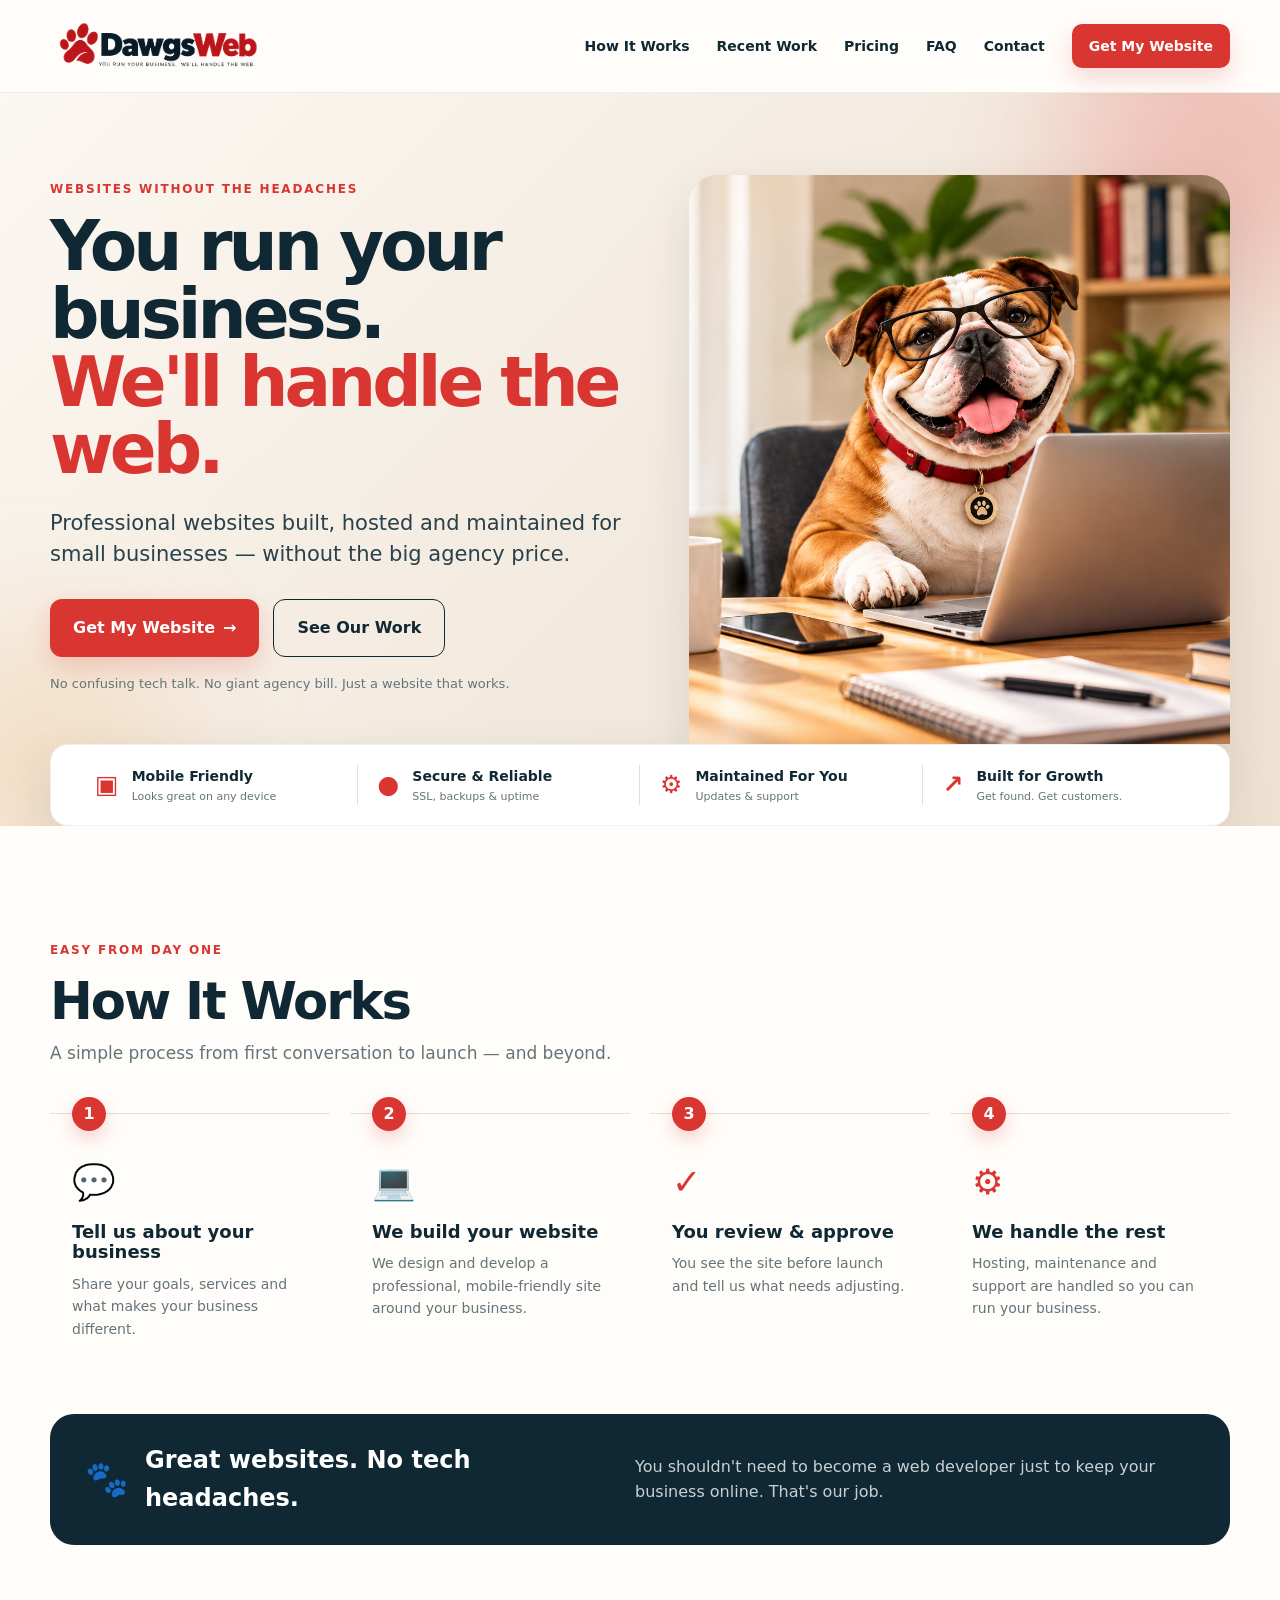
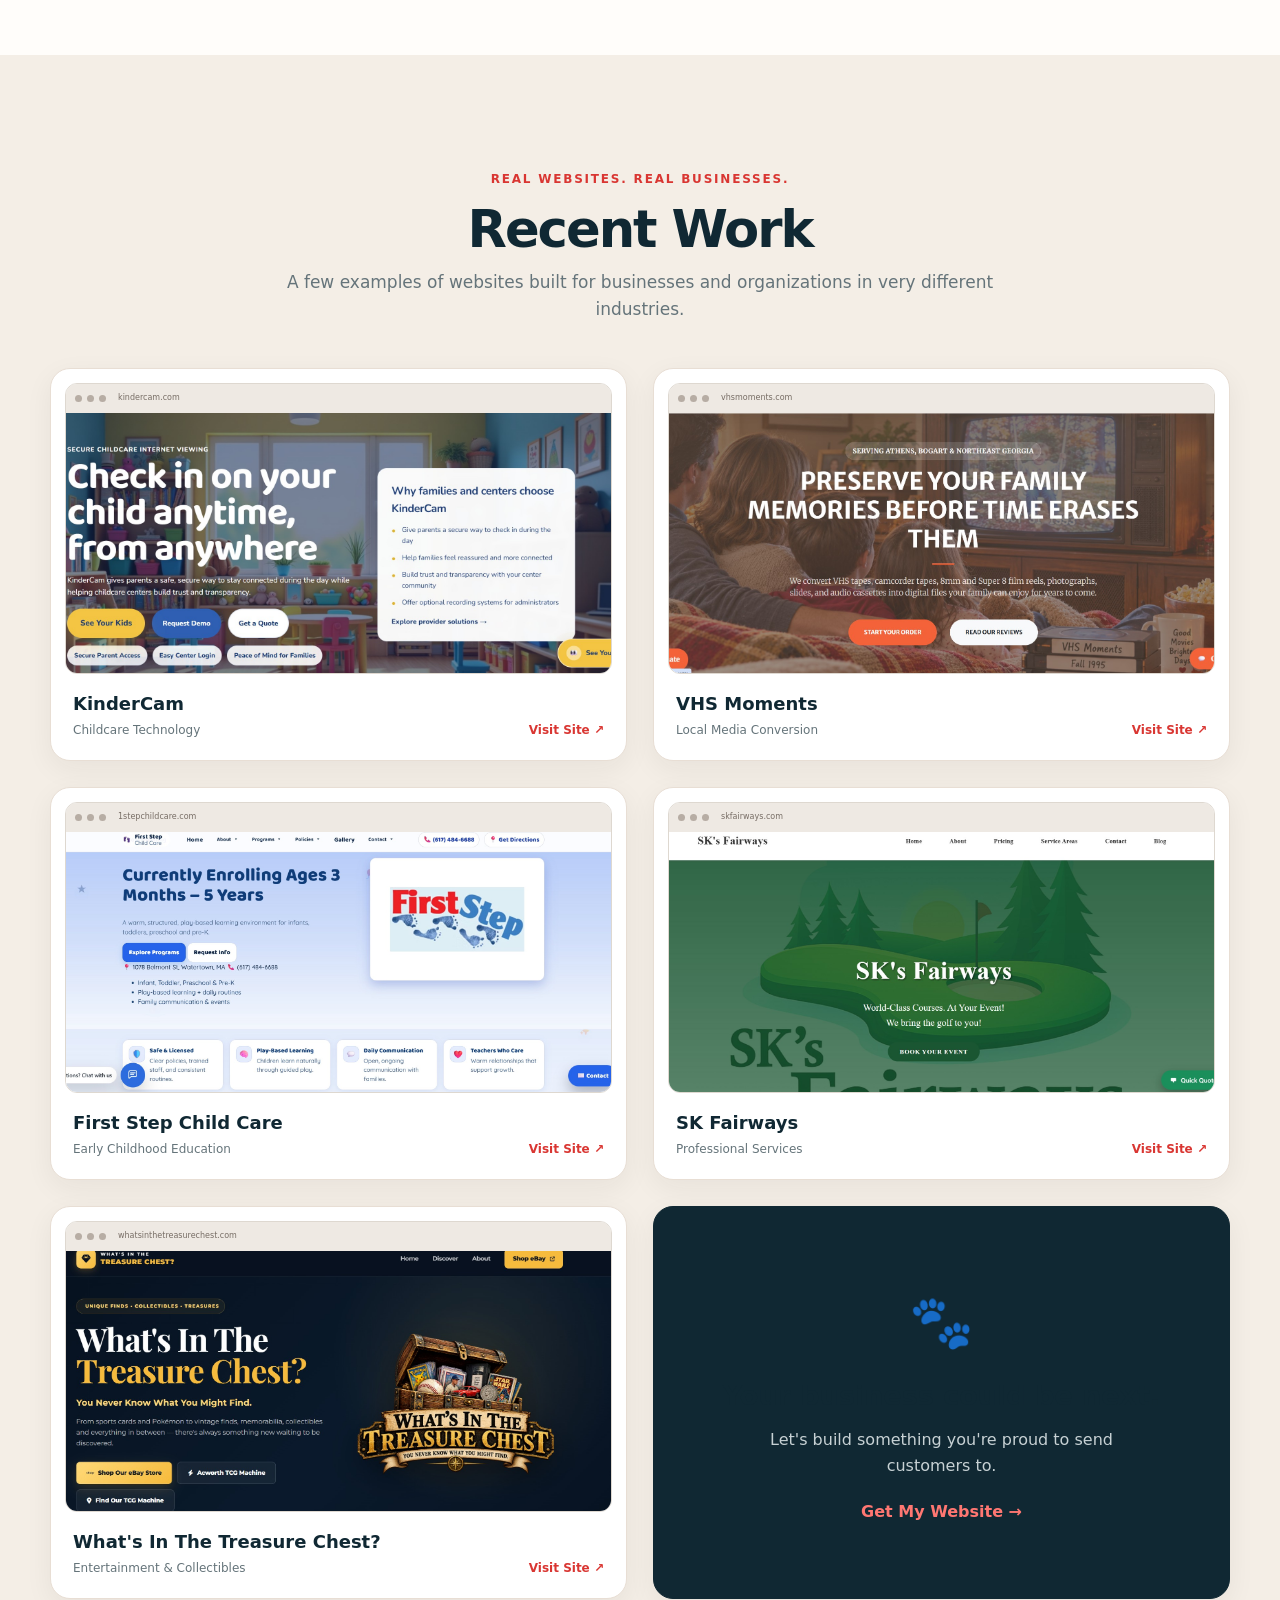
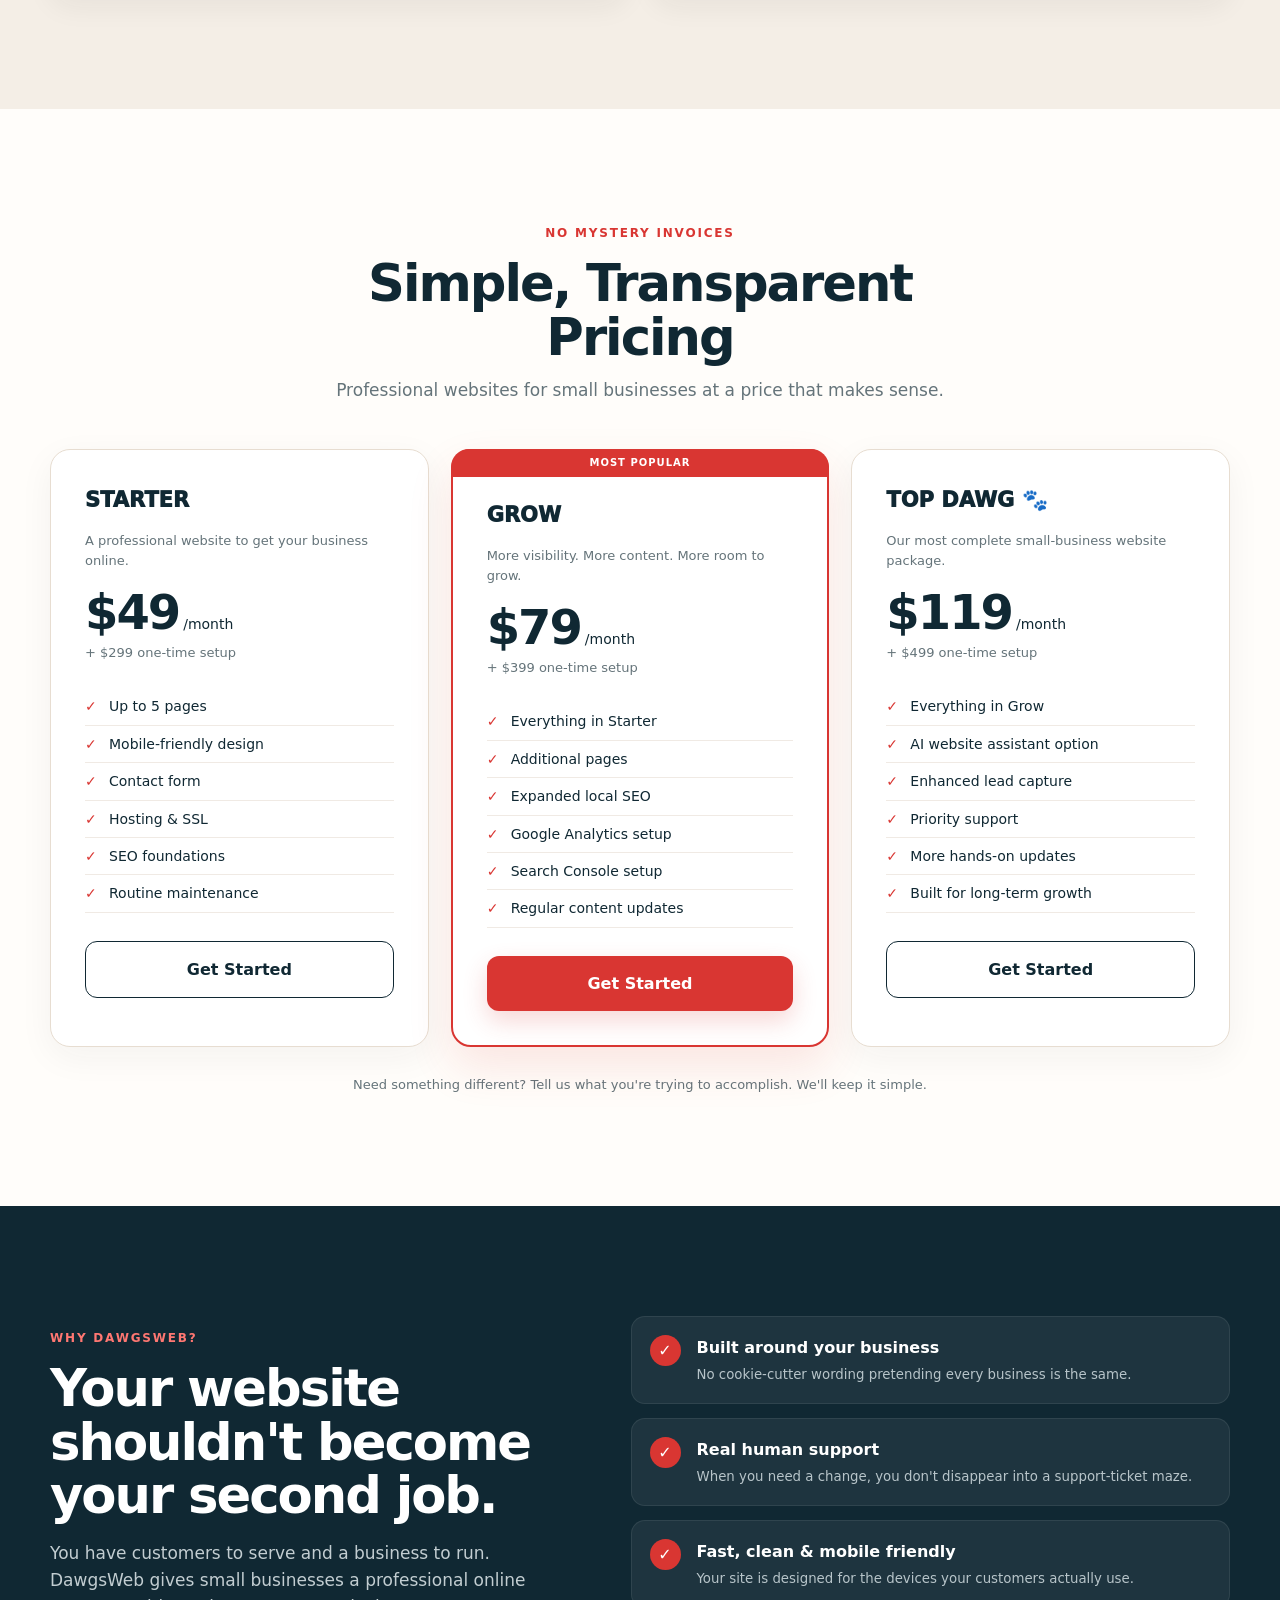
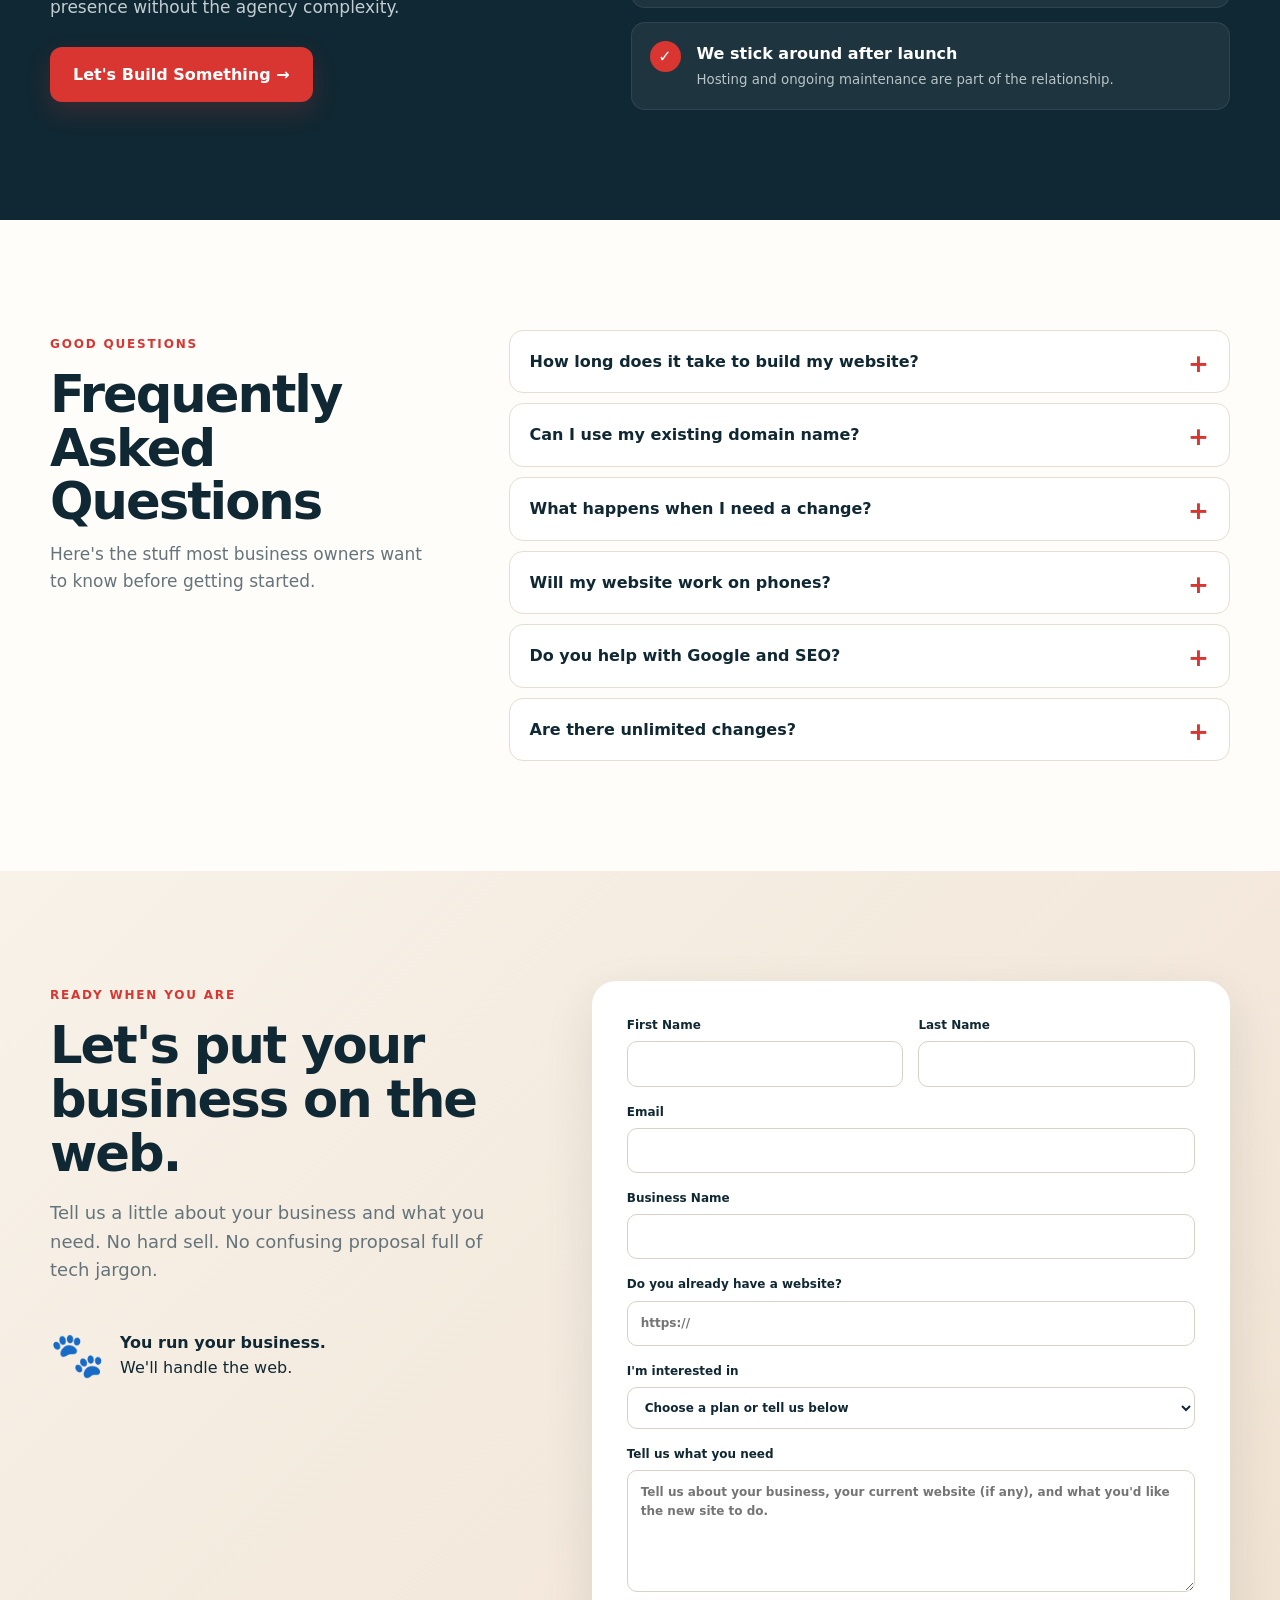
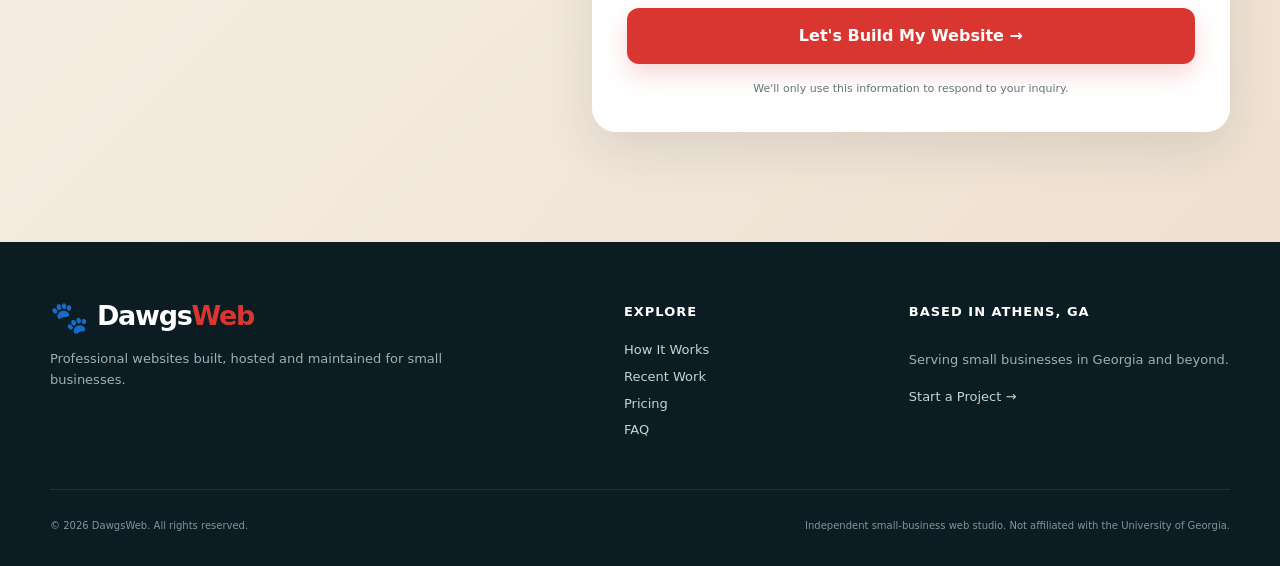
==== commit eb2aa0a4: "Add files via upload" ====
--- a/index.html
+++ b/index.html
@@ -3,7 +3,7 @@
 <head>
   <meta charset="utf-8">
   <meta name="viewport" content="width=device-width, initial-scale=1">
-  <title>DawgsWeb | Small Business Websites Built, Hosted & Maintained</title>
+  <title>Web Design Athens GA | Small Business Websites | DawgsWeb</title>
   <meta name="description" content="DawgsWeb builds, hosts and maintains professional websites for small businesses. Simple pricing, responsive design, SEO foundations and ongoing support.">
   <meta name="robots" content="index,follow">
   <meta name="theme-color" content="#d93632">
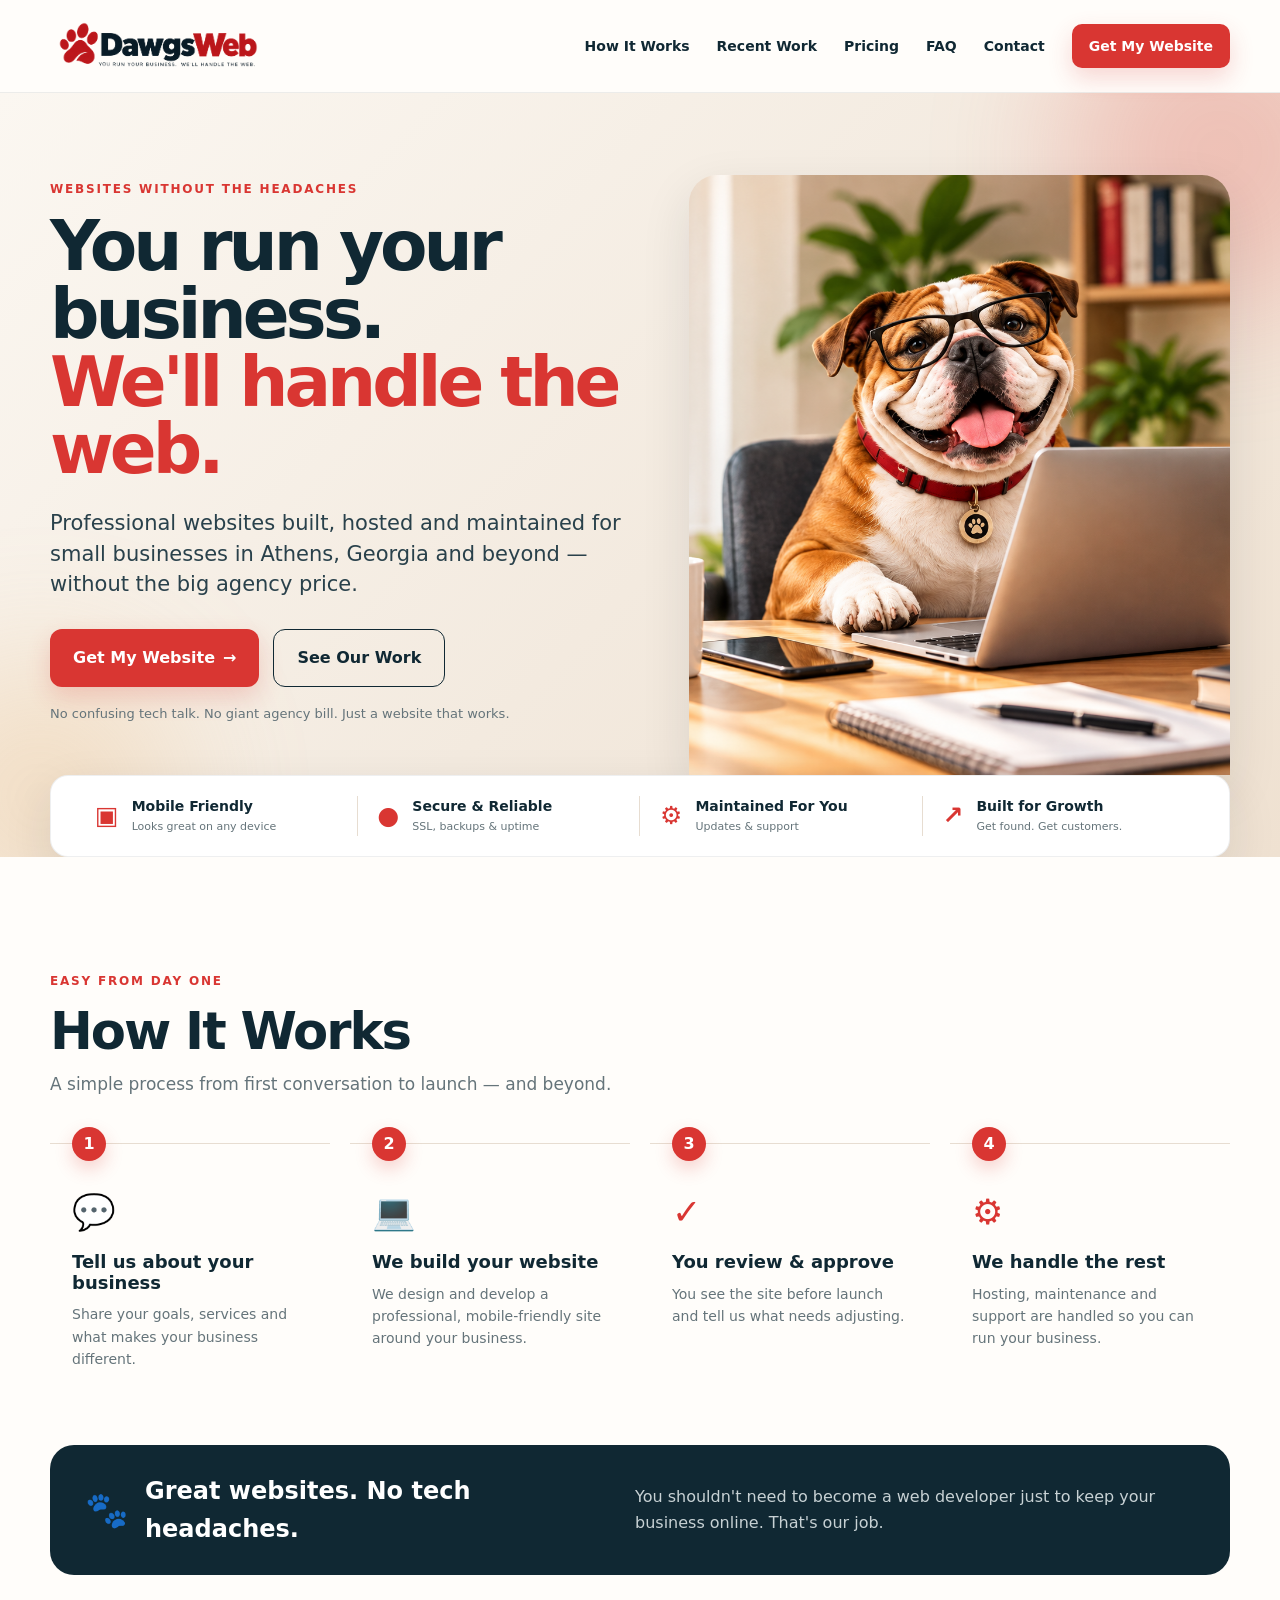
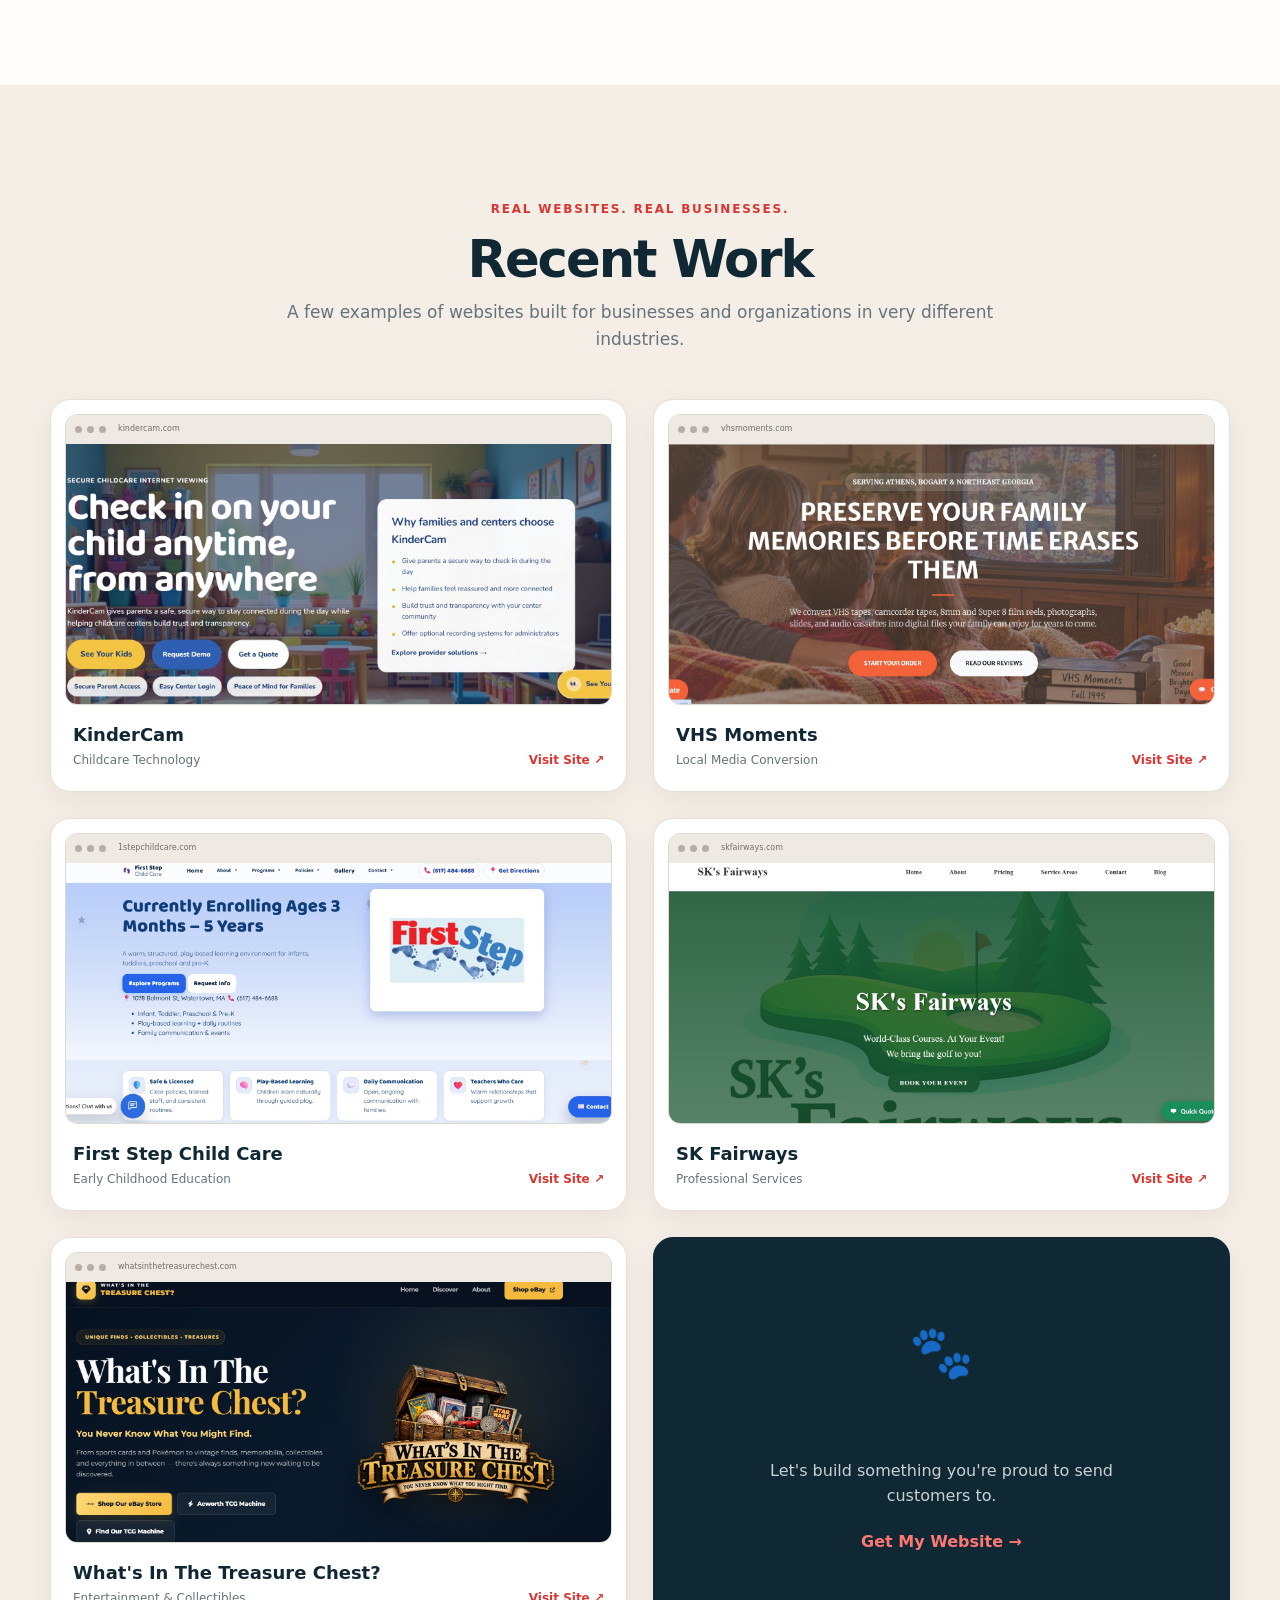
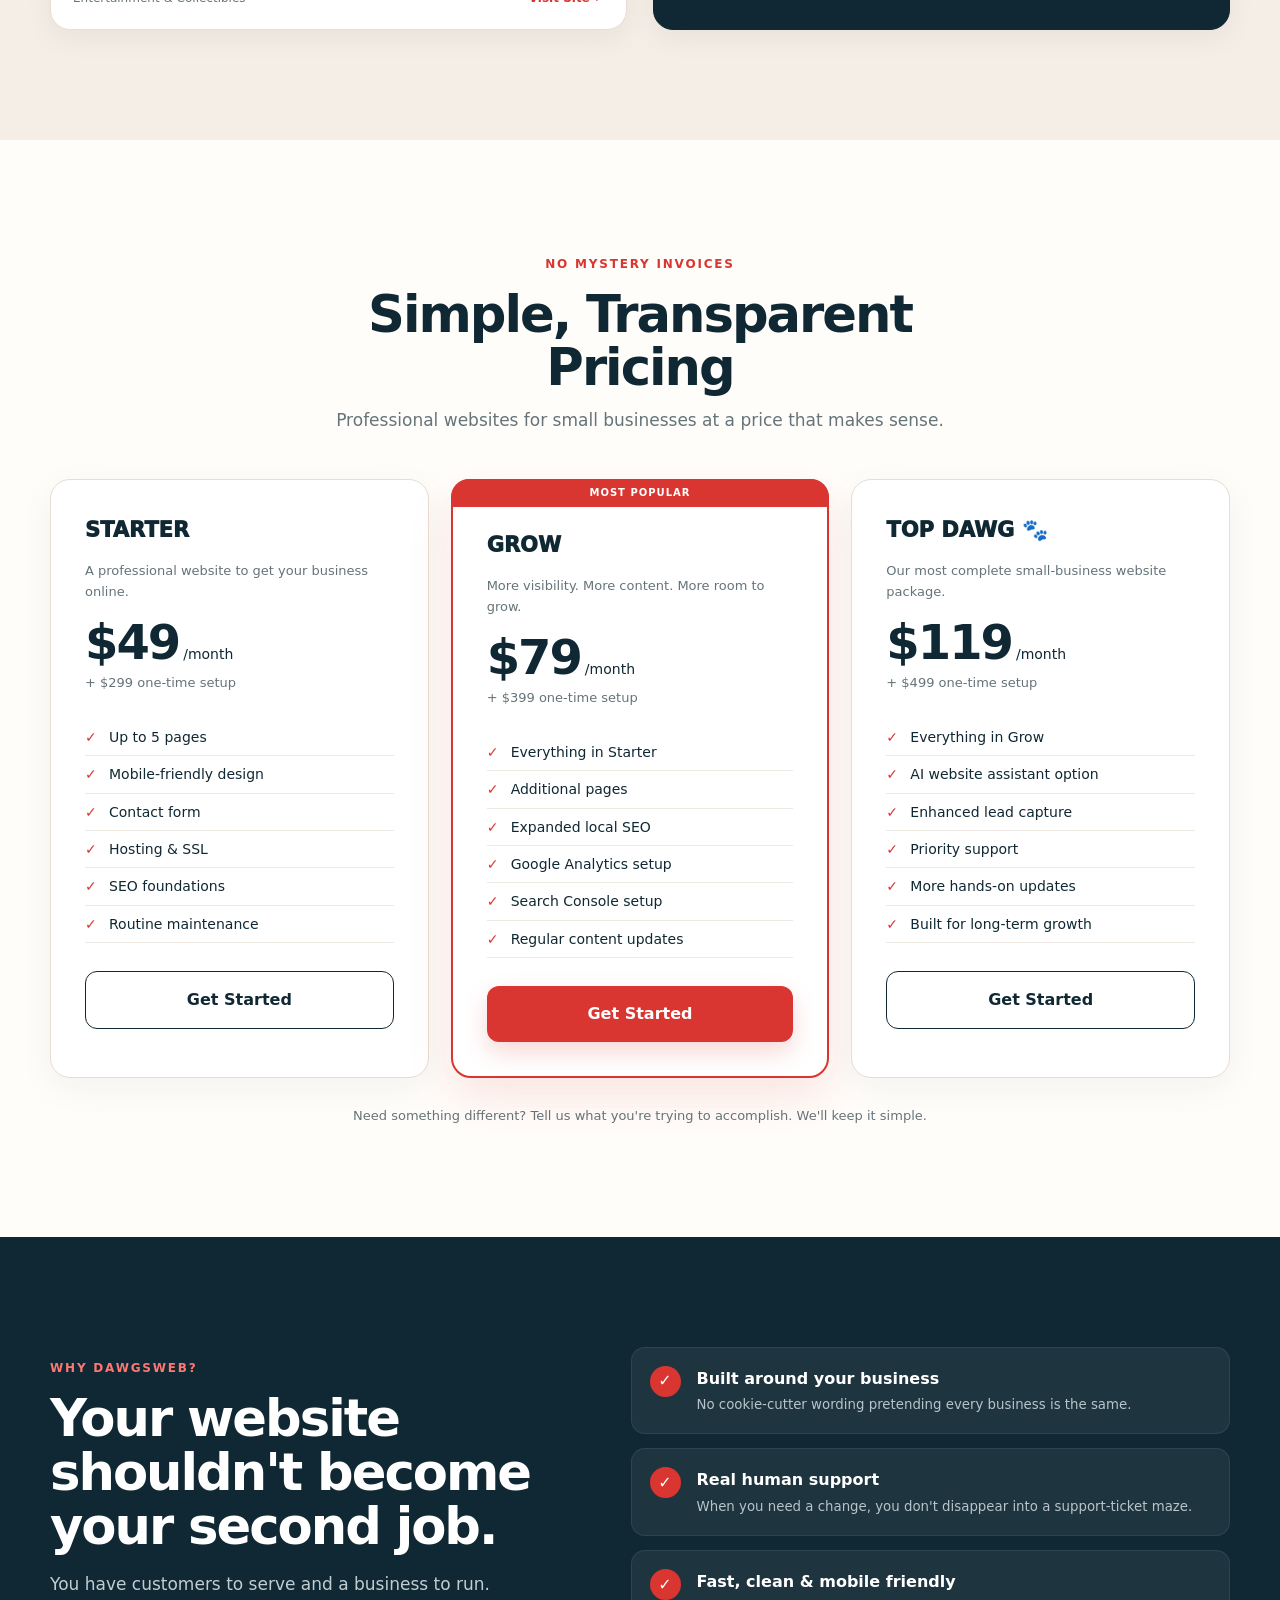
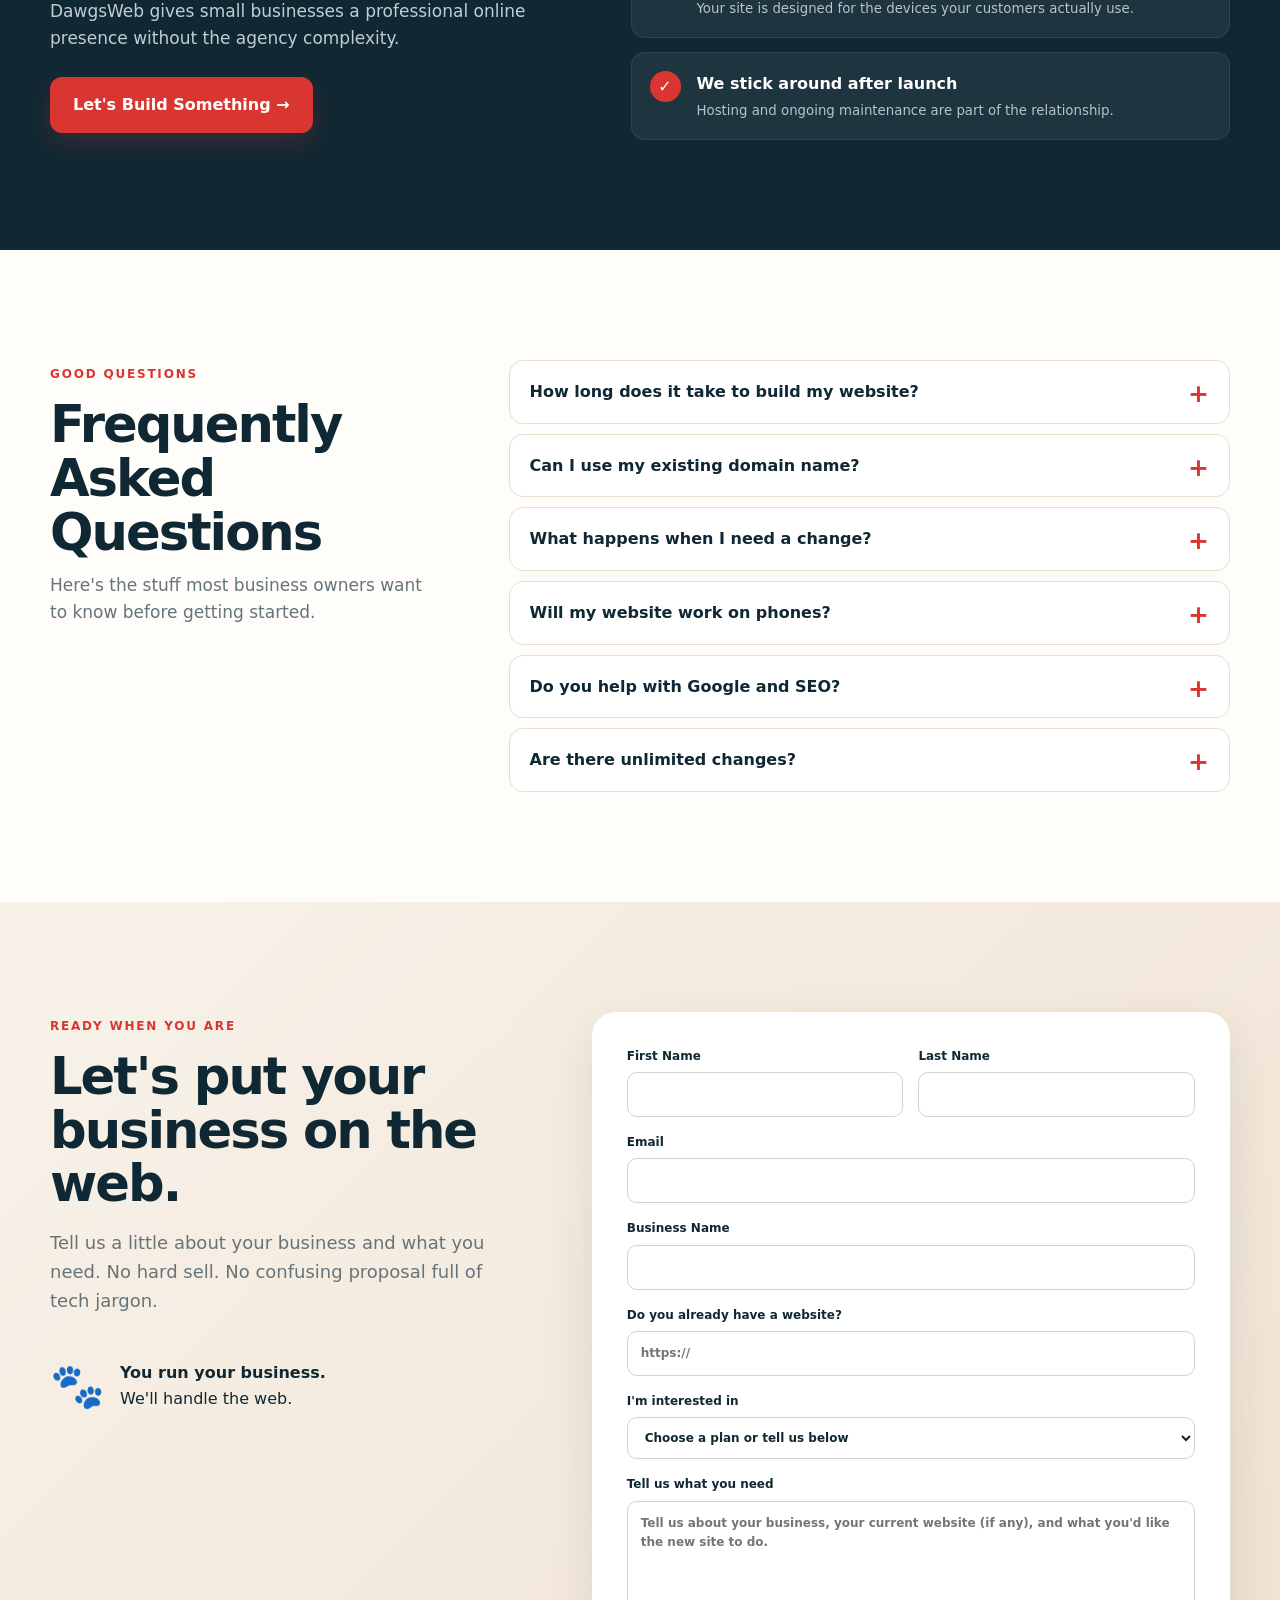
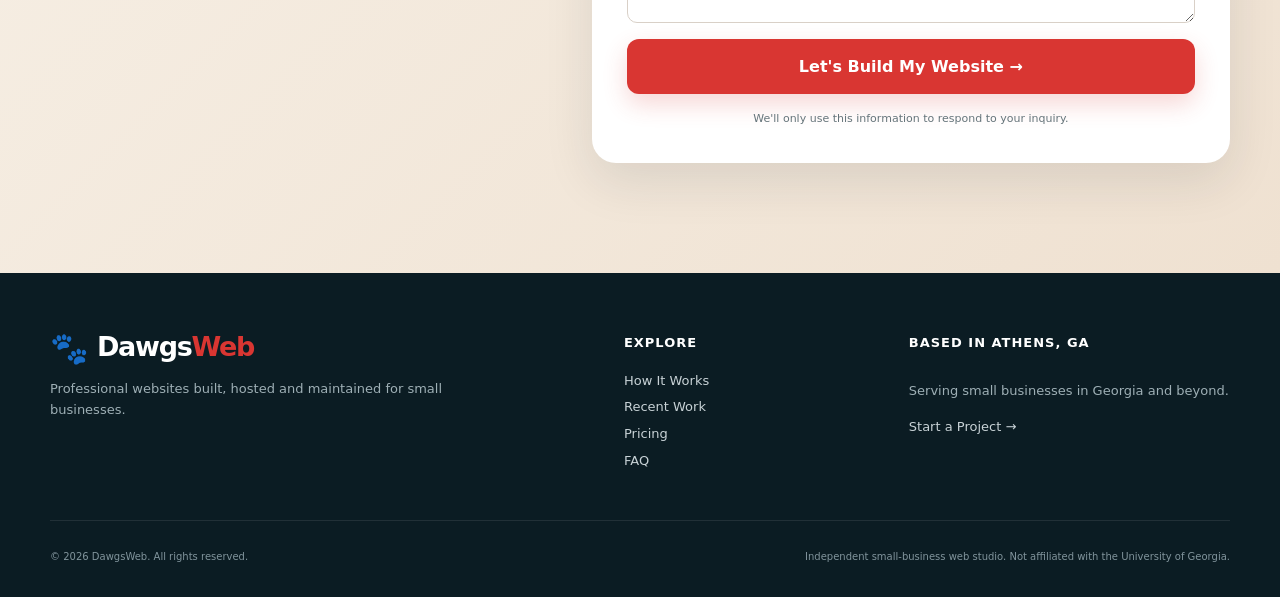
==== commit aa3b139f: "Add files via upload" ====
--- a/index.html
+++ b/index.html
@@ -4,24 +4,50 @@
   <meta charset="utf-8">
   <meta name="viewport" content="width=device-width, initial-scale=1">
   <title>Web Design Athens GA | Small Business Websites | DawgsWeb</title>
-  <meta name="description" content="DawgsWeb builds, hosts and maintains professional websites for small businesses. Simple pricing, responsive design, SEO foundations and ongoing support.">
+  <meta name="description" content="DawgsWeb builds, hosts and maintains professional small business websites in Athens, GA and beyond. Affordable web design without the agency headaches.">
   <meta name="robots" content="index,follow">
   <meta name="theme-color" content="#d93632">
   <link rel="canonical" href="https://www.dawgsweb.com/">
-  <meta property="og:title" content="DawgsWeb | You run your business. We'll handle the web.">
-  <meta property="og:description" content="Professional websites built, hosted and maintained for small businesses — without the big agency price.">
+  <meta property="og:title" content="Web Design Athens GA | Small Business Websites | DawgsWeb">
+  <meta property="og:description" content="Professional small business websites built, hosted and maintained in Athens, GA and beyond — without the big agency price.">
   <meta property="og:type" content="website">
   <meta property="og:url" content="https://www.dawgsweb.com/">
   <link rel="stylesheet" href="style.css">
   <script type="application/ld+json">
   {
-    "@context":"https://schema.org",
-    "@type":"ProfessionalService",
-    "name":"DawgsWeb",
-    "url":"https://www.dawgsweb.com/",
-    "description":"Website design, hosting, maintenance and digital support for small businesses.",
-    "areaServed":"US",
-    "address":{"@type":"PostalAddress","addressLocality":"Athens","addressRegion":"GA","addressCountry":"US"}
+    "@context": "https://schema.org",
+    "@type": "ProfessionalService",
+    "@id": "https://www.dawgsweb.com/#business",
+    "name": "DawgsWeb",
+    "url": "https://www.dawgsweb.com/",
+    "description": "DawgsWeb provides affordable web design, website hosting, maintenance and digital support for small businesses in Athens, Georgia and beyond.",
+    "address": {
+      "@type": "PostalAddress",
+      "addressLocality": "Athens",
+      "addressRegion": "GA",
+      "addressCountry": "US"
+    },
+    "areaServed": [
+      {
+        "@type": "City",
+        "name": "Athens"
+      },
+      {
+        "@type": "State",
+        "name": "Georgia"
+      },
+      {
+        "@type": "Country",
+        "name": "United States"
+      }
+    ],
+    "serviceType": [
+      "Small Business Web Design",
+      "Website Development",
+      "Website Hosting",
+      "Website Maintenance",
+      "Search Engine Optimization"
+    ]
   }
   </script>
 </head>
@@ -57,7 +83,7 @@
         <div class="hero-copy reveal">
           <span class="eyebrow">WEBSITES WITHOUT THE HEADACHES</span>
           <h1>You run your business.<br><span>We'll handle the web.</span></h1>
-          <p class="hero-lead">Professional websites built, hosted and maintained for small businesses — without the big agency price.</p>
+          <p class="hero-lead">Professional websites built, hosted and maintained for small businesses in Athens, Georgia and beyond — without the big agency price.</p>
           <div class="hero-actions">
             <a class="btn" href="#contact">Get My Website <span aria-hidden="true">→</span></a>
             <a class="btn btn-outline" href="#work">See Our Work</a>
